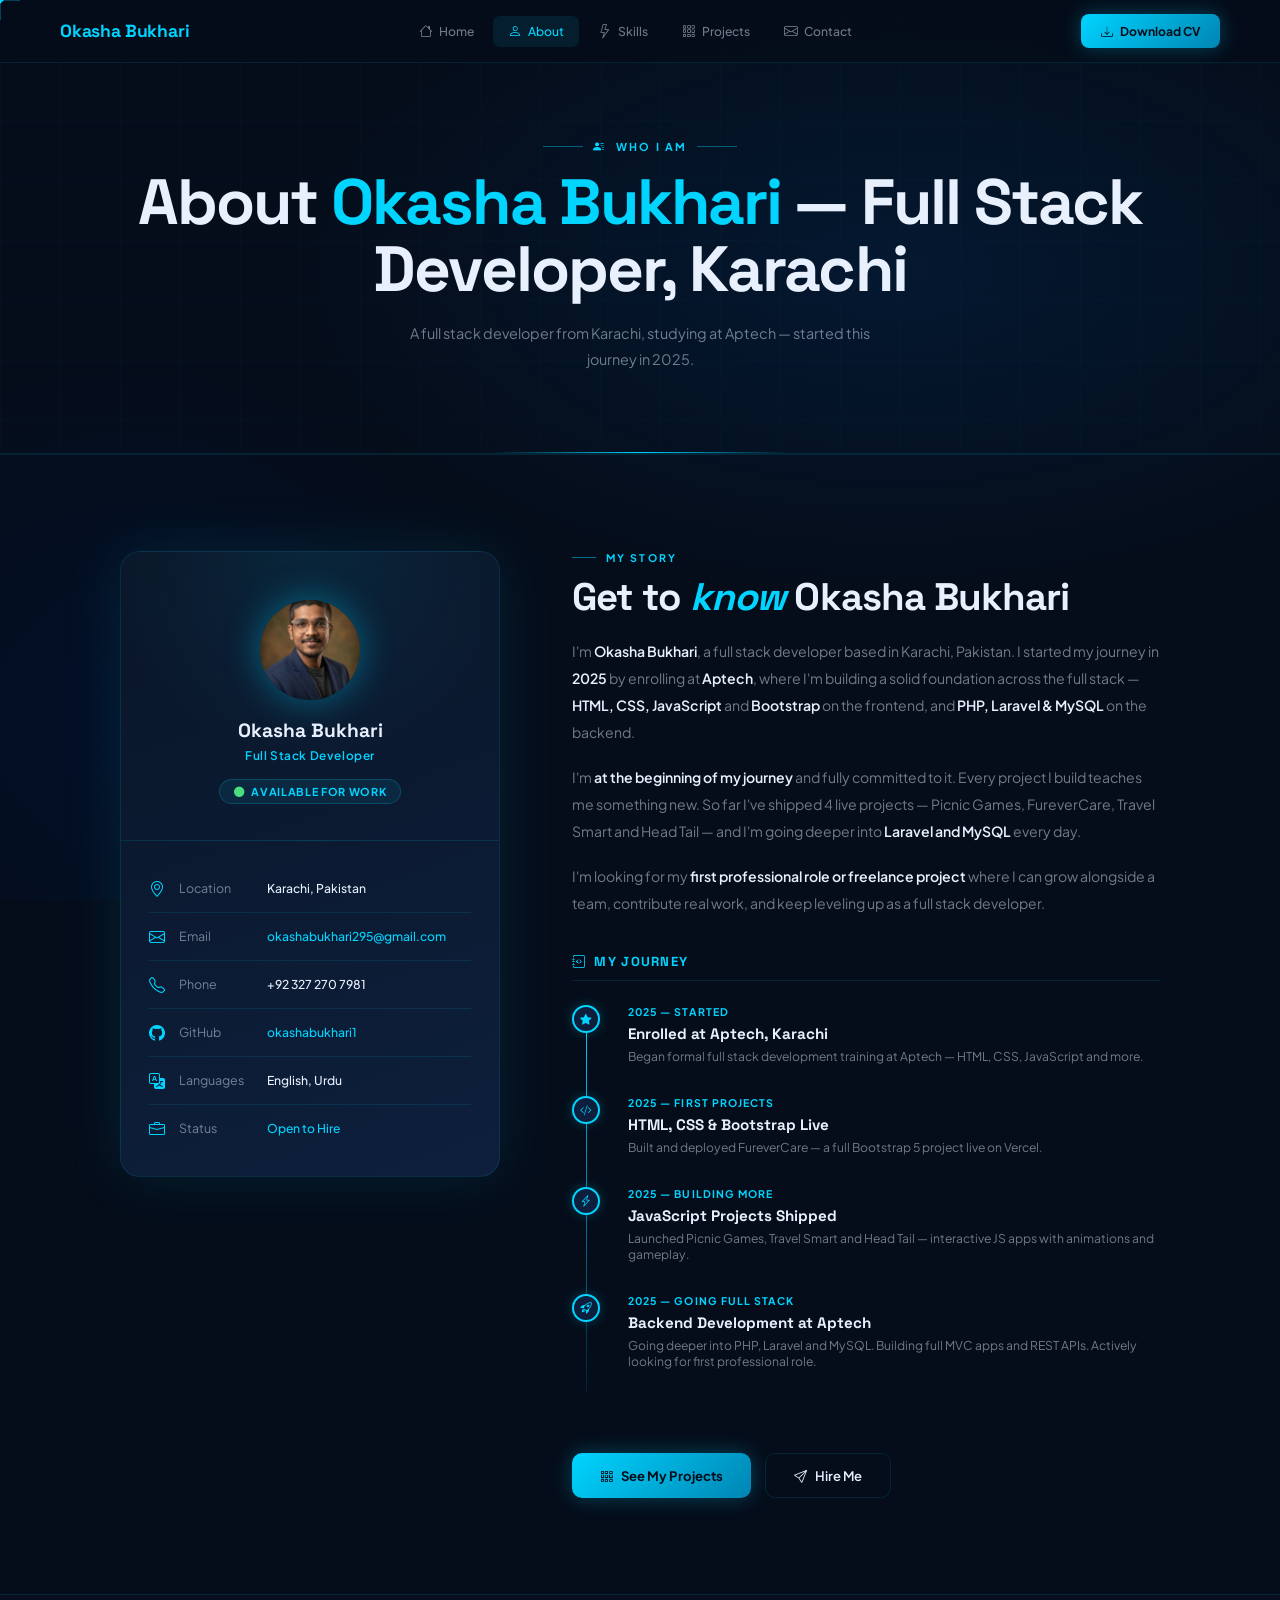
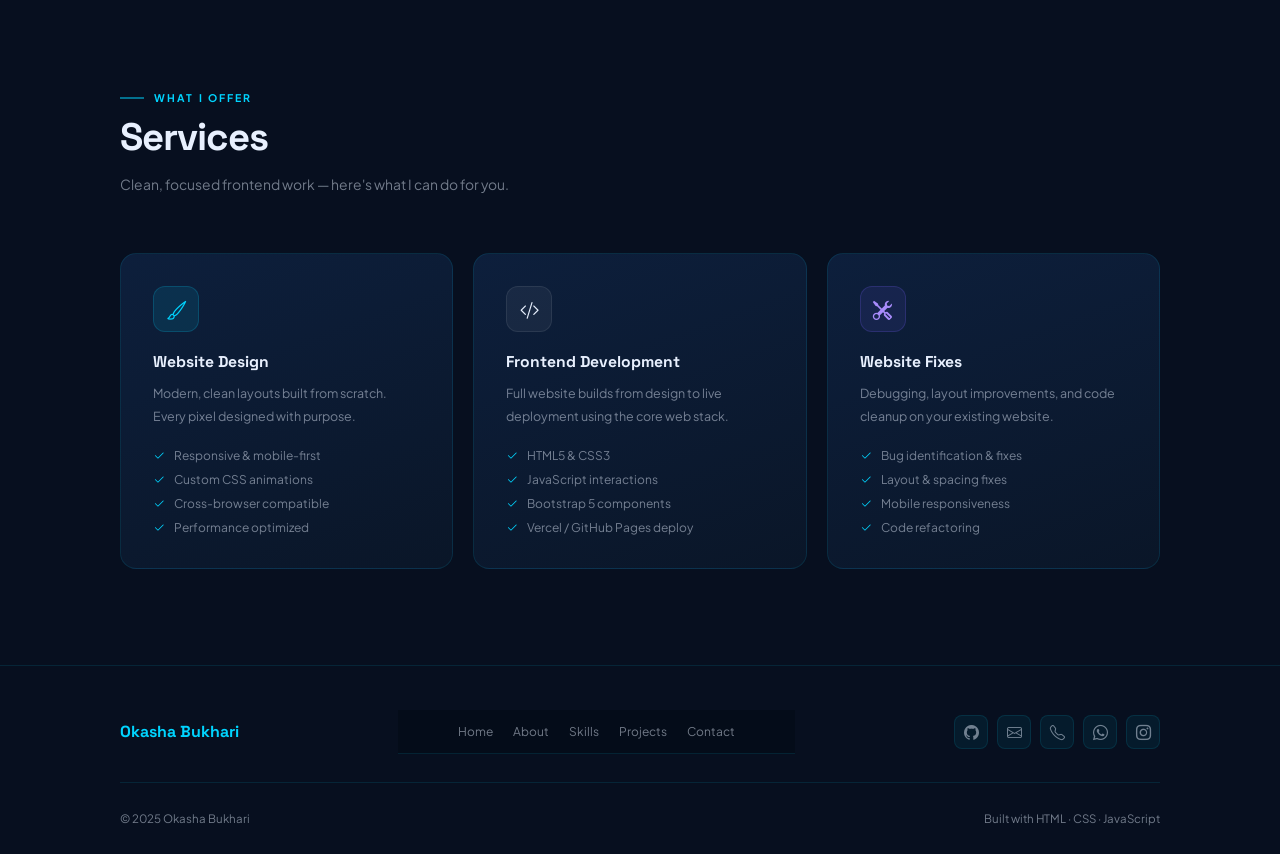
==== about.html @ b22b4559 "first commit" ====
<!DOCTYPE html>
<html lang="en">

<head>
  <meta charset="UTF-8">
  <meta name="viewport" content="width=device-width, initial-scale=1.0">
  <title>About Okasha Bukhari — Full Stack Developer, Karachi | Aptech Student</title>
  <!-- ══ PRIMARY SEO ═══════════════════════════════════════════════ -->
  <meta name="description" content="Learn about Okasha Bukhari — a full stack developer from Karachi studying at Aptech. Skilled in PHP, Laravel, MySQL, HTML, CSS, JavaScript and Bootstrap. Started 2025.">
  <meta name="keywords" content="about Okasha Bukhari, PHP Laravel MySQL developer Karachi, Aptech student developer, full stack developer biography, hire web developer Pakistan">
  <meta name="author" content="Okasha Bukhari">
  <meta name="robots" content="index, follow, max-image-preview:large, max-snippet:-1">
  <link rel="canonical" href="https://okashabukhari1.github.io/about.html">

  <!-- ══ OPEN GRAPH ════════════════════════════════════════════════ -->
  <meta property="og:type" content="website">
  <meta property="og:site_name" content="Okasha Bukhari — Full Stack Developer">
  <meta property="og:title" content="About Okasha Bukhari — Full Stack Developer, Karachi | Aptech">
  <meta property="og:description" content="Full stack developer from Karachi studying at Aptech. Started 2025. Learn about his journey, skills and services.">
  <meta property="og:image" content="https://okashabukhari1.github.io/Okasha.jpeg">
  <meta property="og:image:alt" content="Okasha Bukhari — Full Stack Developer from Karachi, Pakistan">
  <meta property="og:image:width" content="800">
  <meta property="og:image:height" content="800">
  <meta property="og:url" content="https://okashabukhari1.github.io/about.html">
  <meta property="og:locale" content="en_US">

  <!-- ══ TWITTER CARD ══════════════════════════════════════════════ -->
  <meta name="twitter:card" content="summary_large_image">
  <meta name="twitter:title" content="About Okasha Bukhari — Full Stack Developer, Karachi | Aptech">
  <meta name="twitter:description" content="Full stack developer from Karachi studying at Aptech. Started 2025. Learn about his journey, skills and services.">
  <meta name="twitter:image" content="https://okashabukhari1.github.io/Okasha.jpeg">
  <meta name="twitter:image:alt" content="Okasha Bukhari — Full Stack Developer">

  <!-- ══ JSON-LD STRUCTURED DATA ══════════════════════════════════ -->
  <script type="application/ld+json">
  {
    "@context": "https://schema.org",
    "@graph": [
      {
        "@type": "Person",
        "@id": "https://okashabukhari1.github.io/#person",
        "name": "Okasha Bukhari",
        "jobTitle": "Full Stack Developer",
        "description": "Full stack developer from Karachi, Pakistan. Studying at Aptech. Building with PHP, Laravel, MySQL, HTML, CSS, JavaScript and Bootstrap.",
        "url": "https://okashabukhari1.github.io",
        "image": {
          "@type": "ImageObject",
          "url": "https://okashabukhari1.github.io/Okasha.jpeg",
          "width": 800,
          "height": 800
        },
        "email": "okashabukhari295@gmail.com",
        "telephone": "+92-327-270-7981",
        "address": {
          "@type": "PostalAddress",
          "addressLocality": "Karachi",
          "addressRegion": "Sindh",
          "addressCountry": "PK"
        },
        "sameAs": [
          "https://github.com/okashabukhari1",
          "https://www.instagram.com/okasha_bukhari1/"
        ],
        "knowsAbout": ["HTML5","CSS3","JavaScript","Bootstrap 5","PHP","Laravel","MySQL","Responsive Web Design","Git","GitHub","REST APIs"],
        "hasOccupation": {
          "@type": "Occupation",
          "name": "Full Stack Developer",
          "occupationLocation": { "@type": "Country", "name": "Pakistan" }
        }
      },
      {
        "@type": "AboutPage",
        "@id": "https://okashabukhari1.github.io/about.html",
        "name": "About Okasha Bukhari",
        "url": "https://okashabukhari1.github.io/about.html",
        "isPartOf": { "@id": "https://okashabukhari1.github.io/#website" },
        "about": { "@id": "https://okashabukhari1.github.io/#person" }
      },
      {
        "@type": "WebSite",
        "@id": "https://okashabukhari1.github.io/#website",
        "name": "Okasha Bukhari Portfolio",
        "url": "https://okashabukhari1.github.io",
        "description": "Portfolio of Okasha Bukhari — full stack developer from Karachi using PHP, Laravel, MySQL, HTML, CSS, JavaScript and Bootstrap.",
        "author": { "@id": "https://okashabukhari1.github.io/#person" }
      }
    ]
  }
  </script>

  <!-- ══ PERFORMANCE HINTS ══════════════════════════════════════════ -->
  <link rel="preconnect" href="https://fonts.googleapis.com">
  <link rel="preconnect" href="https://fonts.gstatic.com" crossorigin>
  <link rel="preconnect" href="https://cdn.jsdelivr.net">
  <link rel="stylesheet" href="shared.css">
  <link rel="stylesheet" href="https://cdn.jsdelivr.net/npm/bootstrap-icons@1.11.3/font/bootstrap-icons.min.css">
  <style>
    /* ── About grid ─────────────────────────────────────────────── */
    .about-grid {
      display: grid;
      grid-template-columns: 380px 1fr;
      gap: 72px;
      align-items: start;
    }

    .about-card-wrap {
      position: sticky;
      top: 110px;
    }

    .acard {
      border-radius: 20px;
      padding: 0;
      overflow: hidden;
      background: linear-gradient(160deg, #0a1628, #0d1f3c);
      border: 1px solid var(--border);
      box-shadow: 0 0 60px rgba(0, 212, 255, .1);
      position: relative;
    }

    .acard-top {
      padding: 48px 32px 36px;
      text-align: center;
      border-bottom: 1px solid var(--border);
      background: radial-gradient(circle at 50% 0%, rgba(0, 212, 255, .08), transparent 60%);
    }

    .acard-avatar {
      width: 100px;
      height: 100px;
      border-radius: 50%;
      overflow: hidden;
      margin: 0 auto 18px;
      box-shadow: 0 0 36px rgba(0, 212, 255, .4);
      animation: float-av 4s ease-in-out infinite;
    }

    .acard-avatar img {
      width: 100%;
      height: 100%;
      object-fit: cover;
      display: block;
    }

    @keyframes float-av {

      0%,
      100% {
        transform: translateY(0)
      }

      50% {
        transform: translateY(-10px)
      }
    }

    .acard-name {
      font-family: 'Space Grotesk', sans-serif;
      font-size: 1.2rem;
      font-weight: 700;
      margin-bottom: 5px;
    }

    .acard-role {
      font-size: .74rem;
      color: var(--cyan);
      font-weight: 600;
      letter-spacing: .05em;
      margin-bottom: 16px;
    }

    .acard-badge {
      display: inline-flex;
      align-items: center;
      gap: 7px;
      background: rgba(0, 212, 255, .08);
      border: 1px solid rgba(0, 212, 255, .2);
      border-radius: 100px;
      padding: 5px 14px;
      font-size: .68rem;
      font-weight: 700;
      color: var(--cyan);
      letter-spacing: .06em;
      text-transform: uppercase;
    }

    .acard-badge i {
      font-size: .65rem;
      color: #4ade80;
    }

    .acard-bottom {
      padding: 24px 28px;
      display: flex;
      flex-direction: column;
      gap: 0;
    }

    .acard-row {
      display: flex;
      align-items: center;
      gap: 12px;
      padding: 13px 0;
      border-bottom: 1px solid var(--border);
      font-size: .78rem;
    }

    .acard-row:last-child {
      border-bottom: none;
    }

    .acard-row i {
      color: var(--cyan);
      font-size: 1rem;
      width: 18px;
      flex-shrink: 0;
    }

    .acard-key {
      color: var(--muted);
      min-width: 76px;
    }

    .acard-val {
      color: var(--text);
      font-weight: 500;
      font-size: .76rem;
    }

    .acard-val a {
      color: var(--cyan);
    }

    .about-text {}

    .about-text h2 {
      font-family: 'Space Grotesk', sans-serif;
      font-size: clamp(1.8rem, 3vw, 2.4rem);
      font-weight: 700;
      letter-spacing: -.025em;
      line-height: 1.1;
      margin-bottom: 20px;
    }

    .about-text h2 em {
      font-style: italic;
      color: var(--cyan);
    }

    .about-text p {
      font-size: .88rem;
      color: var(--muted);
      line-height: 1.92;
      margin-bottom: 18px;
    }

    .about-text p strong {
      color: var(--text);
      font-weight: 600;
    }

    .about-text p:last-of-type {
      margin-bottom: 36px;
    }

    /* Timeline */
    .timeline-title {
      font-family: 'Space Grotesk', sans-serif;
      font-size: .82rem;
      font-weight: 700;
      letter-spacing: .1em;
      text-transform: uppercase;
      color: var(--cyan);
      margin-bottom: 24px;
      padding-bottom: 10px;
      border-bottom: 1px solid var(--border);
      display: flex;
      align-items: center;
      gap: 8px;
    }

    .timeline {
      display: flex;
      flex-direction: column;
      gap: 0;
      position: relative;
      margin-bottom: 52px;
    }

    .timeline::before {
      content: '';
      position: absolute;
      left: 14px;
      top: 8px;
      bottom: 8px;
      width: 1px;
      background: linear-gradient(180deg, var(--cyan), rgba(0, 212, 255, .1));
    }

    .tl-item {
      display: flex;
      gap: 28px;
      padding: 0 0 32px;
    }

    .tl-dot {
      width: 28px;
      height: 28px;
      border-radius: 50%;
      background: var(--dark3);
      border: 2px solid var(--cyan);
      display: flex;
      align-items: center;
      justify-content: center;
      color: var(--cyan);
      font-size: .72rem;
      flex-shrink: 0;
      position: relative;
      z-index: 1;
      box-shadow: 0 0 12px rgba(0, 212, 255, .25);
    }

    .tl-body {}

    .tl-year {
      font-size: .66rem;
      font-weight: 700;
      letter-spacing: .1em;
      text-transform: uppercase;
      color: var(--cyan);
      margin-bottom: 6px;
    }

    .tl-head {
      font-family: 'Space Grotesk', sans-serif;
      font-size: .95rem;
      font-weight: 700;
      margin-bottom: 5px;
    }

    .tl-sub {
      font-size: .76rem;
      color: var(--muted);
    }

    /* Services section on about page */
    #services {
      border-top: 1px solid var(--border);
      background: rgba(10, 22, 40, .4);
    }

    .svc-full-grid {
      display: grid;
      grid-template-columns: repeat(3, 1fr);
      gap: 20px;
    }

    .svc-full-card {
      padding: 32px;
    }

    .svc-full-card .icon-box {
      margin-bottom: 20px;
    }

    .svc-full-name {
      font-family: 'Space Grotesk', sans-serif;
      font-size: .98rem;
      font-weight: 700;
      margin-bottom: 10px;
    }

    .svc-full-desc {
      font-size: .78rem;
      color: var(--muted);
      line-height: 1.82;
      margin-bottom: 20px;
    }

    .svc-full-list {
      list-style: none;
      display: flex;
      flex-direction: column;
      gap: 8px;
    }

    .svc-full-list li {
      font-size: .75rem;
      color: var(--muted);
      display: flex;
      gap: 9px;
      align-items: center;
      transition: color .2s;
    }

    .svc-full-list li i {
      color: var(--cyan);
      font-size: .76rem;
      flex-shrink: 0;
    }

    .card:hover .svc-full-list li {
      color: var(--text);
    }

    @media(max-width:900px) {
      .about-grid {
        grid-template-columns: 1fr;
        gap: 48px;
      }

      .about-card-wrap {
        position: static;
      }

      .svc-full-grid {
        grid-template-columns: 1fr;
      }
    }
  </style>
</head>

<body>
  <div class="page-bg"></div>
  <div id="cur"></div>
  <div id="cur-ring"></div>
  <div id="cur-arms"></div>

  <nav>
    <div class="nav-logo">Okasha Bukhari</div>
    <div class="nav-links">
      <a href="index.html"><i class="bi bi-house"></i> Home</a>
      <a href="about.html" class="active"><i class="bi bi-person"></i> About</a>
      <a href="skills.html"><i class="bi bi-lightning"></i> Skills</a>
      <a href="projects.html"><i class="bi bi-grid-3x3-gap"></i> Projects</a>
      <a href="contact.html"><i class="bi bi-envelope"></i> Contact</a>
    </div>
    <a href="mailto:okashabukhari295@gmail.com" class="nav-cta"><i class="bi bi-download"></i> Download CV</a>
    <button class="hamburger" id="hamburger" aria-label="Open navigation menu" aria-expanded="false"><span></span><span></span><span></span></button>
  </nav>
  <div class="mob-menu" id="mobMenu">
    <a href="index.html"><i class="bi bi-house"></i> Home</a>
    <a href="about.html" class="active"><i class="bi bi-person"></i> About</a>
    <a href="skills.html"><i class="bi bi-lightning"></i> Skills</a>
    <a href="projects.html"><i class="bi bi-grid-3x3-gap"></i> Projects</a>
    <a href="contact.html"><i class="bi bi-envelope"></i> Contact</a>
  </div>

  <div class="page-header">
    <div class="page-header-grid"></div>
    <div class="container">
      <div class="page-header-label"><i class="bi bi-person-lines-fill"></i> Who I Am</div>
      <h1>About <span>Okasha Bukhari</span> — Full Stack Developer, Karachi</h1>
      <p>A full stack developer from Karachi, studying at Aptech — started this journey in 2025.</p>
    </div>
  </div>

  <section class="section" style="border-top:1px solid var(--border)">
    <div class="container">
      <div class="about-grid">

        <!-- LEFT CARD -->
        <div class="about-card-wrap reveal">
          <div class="acard">
            <div class="acard-top">
              <div class="acard-avatar">
                <img src="Okasha.jpeg" alt="Okasha Bukhari — Full Stack Developer from Karachi, Pakistan" loading="eager" width="300" height="360">
              </div>
              <div class="acard-name">Okasha Bukhari</div>
              <div class="acard-role">Full Stack Developer</div>
              <div class="acard-badge"><i class="bi bi-circle-fill"></i> Available for Work</div>
            </div>
            <div class="acard-bottom">
              <div class="acard-row"><i class="bi bi-geo-alt"></i><span class="acard-key">Location</span><span
                  class="acard-val">Karachi, Pakistan</span></div>
              <div class="acard-row"><i class="bi bi-envelope"></i><span class="acard-key">Email</span><span
                  class="acard-val"><a href="mailto:okashabukhari295@gmail.com">okashabukhari295@gmail.com</a></span>
              </div>
              <div class="acard-row"><i class="bi bi-telephone"></i><span class="acard-key">Phone</span><span
                  class="acard-val">+92 327 270 7981</span></div>
              <div class="acard-row"><i class="bi bi-github"></i><span class="acard-key">GitHub</span><span
                  class="acard-val"><a href="https://github.com/okashabukhari1"
                    target="_blank" rel="noopener noreferrer">okashabukhari1</a></span></div>
              <div class="acard-row"><i class="bi bi-translate"></i><span class="acard-key">Languages</span><span
                  class="acard-val">English, Urdu</span></div>
              <div class="acard-row"><i class="bi bi-briefcase"></i><span class="acard-key">Status</span><span
                  class="acard-val" style="color:var(--cyan)">Open to Hire</span></div>
            </div>
          </div>
        </div>

        <!-- RIGHT TEXT -->
        <div class="about-text reveal rd1">
          <div class="sec-label">My Story</div>
          <h2>Get to <em>know</em> Okasha Bukhari</h2>
          <p>I'm <strong>Okasha Bukhari</strong>, a full stack developer based in Karachi, Pakistan. I started my journey in <strong>2025</strong> by enrolling at <strong>Aptech</strong>, where I'm building a solid foundation across the full stack — <strong>HTML, CSS, JavaScript</strong> and <strong>Bootstrap</strong> on the frontend, and <strong>PHP, Laravel &amp; MySQL</strong> on the backend.</p>

          <p>I'm <strong>at the beginning of my journey</strong> and fully committed to it. Every project I build teaches me something new. So far I've shipped 4 live projects — Picnic Games, FureverCare, Travel Smart and Head Tail — and I'm going deeper into <strong>Laravel and MySQL</strong> every day.</p>

          <p>I'm looking for my <strong>first professional role or freelance project</strong> where I can grow alongside a team, contribute real work, and keep leveling up as a full stack developer.</p>

          <div class="timeline-title"><i class="bi bi-journal-code"></i> My Journey</div>
          <div class="timeline">
            <div class="tl-item reveal">
              <div class="tl-dot"><i class="bi bi-star-fill"></i></div>
              <div class="tl-body">
                <div class="tl-year">2025 — Started</div>
                <div class="tl-head">Enrolled at Aptech, Karachi</div>
                <div class="tl-sub">Began formal full stack development training at Aptech — HTML, CSS, JavaScript and more.</div>
              </div>
            </div>
            <div class="tl-item reveal rd1">
              <div class="tl-dot"><i class="bi bi-code-slash"></i></div>
              <div class="tl-body">
                <div class="tl-year">2025 — First Projects</div>
                <div class="tl-head">HTML, CSS &amp; Bootstrap Live</div>
                <div class="tl-sub">Built and deployed FureverCare — a full Bootstrap 5 project live on Vercel.</div>
              </div>
            </div>
            <div class="tl-item reveal rd2">
              <div class="tl-dot"><i class="bi bi-lightning-charge"></i></div>
              <div class="tl-body">
                <div class="tl-year">2025 — Building More</div>
                <div class="tl-head">JavaScript Projects Shipped</div>
                <div class="tl-sub">Launched Picnic Games, Travel Smart and Head Tail — interactive JS apps with animations and gameplay.</div>
              </div>
            </div>
            <div class="tl-item reveal rd3">
              <div class="tl-dot"><i class="bi bi-rocket-takeoff"></i></div>
              <div class="tl-body">
                <div class="tl-year">2025 — Going Full Stack</div>
                <div class="tl-head">Backend Development at Aptech</div>
                <div class="tl-sub">Going deeper into PHP, Laravel and MySQL. Building full MVC apps and REST APIs. Actively looking for first professional role.</div>
              </div>
            </div>
          </div>

          <div style="display:flex;gap:14px;flex-wrap:wrap">
            <a href="projects.html" class="btn-primary"><i class="bi bi-grid-3x3-gap"></i> See My Projects</a>
            <a href="contact.html" class="btn-ghost"><i class="bi bi-send"></i> Hire Me</a>
          </div>
        </div>
      </div>
    </div>
  </section>

  <!-- SERVICES -->
  <section id="services" class="section">
    <div class="container">
      <div class="sec-header reveal">
        <div>
          <div class="sec-label">What I Offer</div>
          <h2 class="sec-title">Services</h2>
          <p class="sec-sub">Clean, focused frontend work — here's what I can do for you.</p>
        </div>
      </div>
      <div class="svc-full-grid">
        <div class="svc-full-card card reveal">
          <div class="icon-box"><i class="bi bi-brush"></i></div>
          <div class="svc-full-name">Website Design</div>
          <p class="svc-full-desc">Modern, clean layouts built from scratch. Every pixel designed with purpose.</p>
          <ul class="svc-full-list">
            <li><i class="bi bi-check2"></i> Responsive & mobile-first</li>
            <li><i class="bi bi-check2"></i> Custom CSS animations</li>
            <li><i class="bi bi-check2"></i> Cross-browser compatible</li>
            <li><i class="bi bi-check2"></i> Performance optimized</li>
          </ul>
        </div>
        <div class="svc-full-card card reveal rd1">
          <div class="icon-box"
            style="background:rgba(255,255,255,.05);border-color:rgba(255,255,255,.08);color:var(--text)"><i
              class="bi bi-code-slash"></i></div>
          <div class="svc-full-name">Frontend Development</div>
          <p class="svc-full-desc">Full website builds from design to live deployment using the core web stack.</p>
          <ul class="svc-full-list">
            <li><i class="bi bi-check2"></i> HTML5 & CSS3</li>
            <li><i class="bi bi-check2"></i> JavaScript interactions</li>
            <li><i class="bi bi-check2"></i> Bootstrap 5 components</li>
            <li><i class="bi bi-check2"></i> Vercel / GitHub Pages deploy</li>
          </ul>
        </div>
        <div class="svc-full-card card reveal rd2">
          <div class="icon-box" style="background:rgba(123,97,255,.1);border-color:rgba(123,97,255,.2);color:#a78bfa"><i
              class="bi bi-tools"></i></div>
          <div class="svc-full-name">Website Fixes</div>
          <p class="svc-full-desc">Debugging, layout improvements, and code cleanup on your existing website.</p>
          <ul class="svc-full-list">
            <li><i class="bi bi-check2"></i> Bug identification & fixes</li>
            <li><i class="bi bi-check2"></i> Layout & spacing fixes</li>
            <li><i class="bi bi-check2"></i> Mobile responsiveness</li>
            <li><i class="bi bi-check2"></i> Code refactoring</li>
          </ul>
        </div>
      </div>
    </div>
  </section>

  <footer>
    <div class="container">
      <div class="footer-inner">
        <div class="footer-logo">Okasha Bukhari</div>
        <nav class="footer-nav">
          <a href="index.html">Home</a><a href="about.html">About</a><a href="skills.html">Skills</a><a
            href="projects.html">Projects</a><a href="contact.html">Contact</a>
        </nav>
        <div class="footer-social">
          <a href="https://github.com/okashabukhari1" target="_blank" rel="noopener noreferrer" class="fsoc" aria-label="Okasha Bukhari on GitHub"><i class="bi bi-github"></i></a>
          <a href="mailto:okashabukhari295@gmail.com" class="fsoc" aria-label="Email Okasha Bukhari"><i class="bi bi-envelope"></i></a>
          <a href="tel:+923272707981" class="fsoc" aria-label="Call Okasha Bukhari"><i class="bi bi-telephone"></i></a>
          <a href="https://wa.me/923272707981" target="_blank" rel="noopener noreferrer" class="fsoc" aria-label="WhatsApp Okasha Bukhari"><i class="bi bi-whatsapp"></i></a>
          <a href="https://www.instagram.com/okasha_bukhari1/" target="_blank" rel="noopener noreferrer" class="fsoc" aria-label="Okasha Bukhari on Instagram"><i class="bi bi-instagram"></i></a>
        </div>
      </div>
      <div class="footer-copy"><span>© 2025 Okasha Bukhari</span><span>Built with HTML · CSS · JavaScript</span></div>
    </div>
  </footer>

  <script src="shared.js"></script>
</body>

</html>
---- shared.css ----
/* ══════════════════════════════════════════════════════════════════
   OKASHA BUKHARI — PORTFOLIO  |  shared.css
   ══════════════════════════════════════════════════════════════════ */

/* ── Google Fonts ─────────────────────────────────────────────── */
@import url('https://fonts.googleapis.com/css2?family=Plus+Jakarta+Sans:wght@300;400;500;600;700;800&family=Space+Grotesk:wght@400;500;600;700&display=swap');

/* ── Reset ────────────────────────────────────────────────────── */
*, *::before, *::after { margin:0; padding:0; box-sizing:border-box; }
html { scroll-behavior:smooth; }
body {
  background: #050d1a;
  color: #e8f0fe;
  font-family: 'Plus Jakarta Sans', sans-serif;
  overflow-x: hidden;
  -webkit-font-smoothing: antialiased;
  cursor: none;
}
a { text-decoration: none; color: inherit; }
::selection { background: rgba(0,212,255,.22); }
::-webkit-scrollbar { width: 3px; }
::-webkit-scrollbar-track { background: #050d1a; }
::-webkit-scrollbar-thumb { background: #00d4ff44; border-radius:2px; }

/* ── Vars ─────────────────────────────────────────────────────── */
:root {
  --cyan:   #00d4ff;
  --cyan2:  #0085b3;
  --dark:   #050d1a;
  --dark2:  #0a1628;
  --dark3:  #0d1f3c;
  --border: rgba(0,212,255,.11);
  --text:   #e8f0fe;
  --muted:  rgba(232,240,254,.48);
  --max:    1160px;
}

/* ── Page BG gradient ─────────────────────────────────────────── */
.page-bg {
  position:fixed; inset:0; z-index:-1; pointer-events:none;
  background:
    radial-gradient(ellipse 80% 60% at 70% 30%, rgba(0,50,100,.3) 0%, transparent 60%),
    radial-gradient(ellipse 50% 70% at 10% 80%, rgba(0,20,60,.4) 0%, transparent 60%),
    #050d1a;
}

/* ══ CUSTOM CURSOR ════════════════════════════════════════════════
   Design: crosshair dot + rotated square ring
   ════════════════════════════════════════════════════════════════ */
#cur {
  position:fixed; z-index:9999; pointer-events:none;
  width:8px; height:8px;
  background:var(--cyan);
  /* Diamond / rotated square */
  clip-path: polygon(50% 0%, 100% 50%, 50% 100%, 0% 50%);
  margin-left:-4px; margin-top:-4px;
  transition:width .15s,height .15s,margin .15s,opacity .2s;
}
#cur.hover {
  width:14px; height:14px; margin-left:-7px; margin-top:-7px;
  background:#fff;
}
#cur-ring {
  position:fixed; z-index:9998; pointer-events:none;
  width:36px; height:36px;
  border:1.5px solid var(--cyan);
  /* Also a rotated square */
  clip-path: polygon(50% 0%, 100% 50%, 50% 100%, 0% 50%);
  margin-left:-18px; margin-top:-18px;
  opacity:.55;
  transition:width .25s,height .25s,margin .25s,opacity .25s,border-color .25s;
}
#cur-ring.hover {
  width:50px; height:50px; margin-left:-25px; margin-top:-25px;
  opacity:.9; border-color:#fff;
}

/* crosshair arms */
#cur-arms {
  position:fixed; z-index:9997; pointer-events:none;
  margin-left:-20px; margin-top:-20px;
  width:40px; height:40px;
  opacity:.25;
  transition:opacity .25s;
}
#cur-arms.hover { opacity:.7; }
#cur-arms::before,
#cur-arms::after {
  content:'';
  position:absolute;
  background:var(--cyan);
}
#cur-arms::before { /* horizontal line */
  top:50%; left:0; right:0; height:1px; margin-top:-.5px;
}
#cur-arms::after { /* vertical line */
  left:50%; top:0; bottom:0; width:1px; margin-left:-.5px;
}

@media(pointer:coarse),(max-width:900px){
  body { cursor:auto; }
  #cur,#cur-ring,#cur-arms { display:none !important; }
}

/* ══ NAV ══════════════════════════════════════════════════════════ */
nav {
  position:fixed; top:0; left:0; right:0; z-index:200;
  display:flex; align-items:center; justify-content:space-between;
  padding:14px 60px;
  background:rgba(5,13,26,.88);
  backdrop-filter:blur(20px);
  border-bottom:1px solid var(--border);
}
.nav-logo {
  font-family:'Space Grotesk',sans-serif;
  font-size:1.1rem; font-weight:700; color:var(--cyan);
  letter-spacing:-.01em; white-space:nowrap;
}
.nav-logo span { color:var(--text); }
.nav-links { display:flex; gap:4px; }
.nav-links a {
  font-size:.76rem; font-weight:500; color:var(--muted);
  padding:7px 15px; border-radius:7px; transition:all .2s;
  display:flex; align-items:center; gap:6px;
}
.nav-links a i { font-size:.85rem; }
.nav-links a:hover,
.nav-links a.active { color:var(--text); background:rgba(0,212,255,.09); }
.nav-links a.active { color:var(--cyan); }
.nav-cta {
  background:linear-gradient(135deg,var(--cyan),var(--cyan2));
  color:#050d1a !important; font-weight:700; font-size:.76rem;
  padding:9px 20px; border-radius:8px;
  display:inline-flex; align-items:center; gap:7px;
  transition:all .25s; box-shadow:0 0 20px rgba(0,212,255,.28);
  white-space:nowrap;
}
.nav-cta:hover { transform:translateY(-2px); box-shadow:0 0 32px rgba(0,212,255,.5); }
.hamburger {
  display:none; flex-direction:column; gap:5px;
  background:none; border:none; cursor:pointer; padding:4px;
}
.hamburger span { display:block; width:22px; height:1.5px; background:var(--muted); border-radius:2px; transition:all .3s; }
.hamburger.open span:nth-child(1) { transform:rotate(45deg) translate(4px,4px); }
.hamburger.open span:nth-child(2) { opacity:0; }
.hamburger.open span:nth-child(3) { transform:rotate(-45deg) translate(4px,-4px); }

/* ── Mobile menu ─────────────────────────────────────────────── */
.mob-menu {
  display:none; position:fixed; inset:0; z-index:199;
  background:rgba(5,13,26,.97); backdrop-filter:blur(16px);
  flex-direction:column; justify-content:center; align-items:center; gap:8px;
  padding:80px 40px;
}
.mob-menu.open { display:flex; }
.mob-menu a {
  font-family:'Space Grotesk',sans-serif; font-size:1.6rem; font-weight:700;
  color:var(--muted); padding:12px 28px; border-radius:12px; width:100%; text-align:center;
  transition:all .2s; display:flex; align-items:center; justify-content:center; gap:12px;
}
.mob-menu a:hover,
.mob-menu a.active { color:var(--cyan); background:rgba(0,212,255,.07); }
.mob-menu a i { font-size:1.4rem; }

/* ══ PAGE HEADER (for inner pages) ═══════════════════════════════ */
.page-header {
  padding:140px 0 80px;
  border-bottom:1px solid var(--border);
  text-align:center; position:relative; overflow:hidden;
}
.page-header::before {
  content:'';
  position:absolute; bottom:0; left:50%; transform:translateX(-50%);
  width:300px; height:1px;
  background:linear-gradient(90deg,transparent,var(--cyan),transparent);
}
.page-header-label {
  font-size:.68rem; font-weight:700; letter-spacing:.2em;
  text-transform:uppercase; color:var(--cyan);
  display:flex; align-items:center; justify-content:center; gap:10px;
  margin-bottom:16px;
}
.page-header-label::before,
.page-header-label::after { content:''; width:40px; height:1px; background:var(--cyan); opacity:.4; }
.page-header h1 {
  font-family:'Space Grotesk',sans-serif;
  font-size:clamp(2.4rem,5vw,4rem); font-weight:700;
  letter-spacing:-.03em; line-height:1.05;
}
.page-header h1 span { color:var(--cyan); }
.page-header p {
  margin-top:16px; font-size:.9rem; color:var(--muted);
  max-width:480px; margin-inline:auto; line-height:1.85;
}
/* BG grid decoration */
.page-header-grid {
  position:absolute; inset:0; pointer-events:none; z-index:-1;
  background:
    linear-gradient(rgba(0,212,255,.025) 1px,transparent 1px),
    linear-gradient(90deg,rgba(0,212,255,.025) 1px,transparent 1px);
  background-size:60px 60px;
}

/* ══ SHARED COMPONENTS ════════════════════════════════════════════ */
.container { max-width:var(--max); margin:0 auto; padding:0 60px; }
.section { padding:96px 0; }

.sec-label {
  font-size:.66rem; font-weight:700; letter-spacing:.2em;
  text-transform:uppercase; color:var(--cyan);
  margin-bottom:12px; display:flex; align-items:center; gap:10px;
}
.sec-label::before { content:''; width:24px; height:1.5px; background:var(--cyan); opacity:.5; }
.sec-title {
  font-family:'Space Grotesk',sans-serif;
  font-size:clamp(1.8rem,3vw,2.6rem); font-weight:700;
  letter-spacing:-.025em; line-height:1.08; margin-bottom:14px;
}
.sec-sub { font-size:.87rem; color:var(--muted); max-width:500px; line-height:1.85; }
.sec-header { display:flex; align-items:flex-end; justify-content:space-between; margin-bottom:56px; flex-wrap:wrap; gap:20px; }

.btn-primary {
  background:linear-gradient(135deg,var(--cyan),var(--cyan2));
  color:#050d1a; font-weight:700; font-size:.82rem;
  padding:13px 28px; border-radius:10px; border:none;
  display:inline-flex; align-items:center; gap:8px;
  transition:all .25s; box-shadow:0 0 20px rgba(0,212,255,.28);
}
.btn-primary:hover { transform:translateY(-2px); box-shadow:0 0 36px rgba(0,212,255,.5); }
.btn-ghost {
  background:transparent; color:var(--text); font-weight:600; font-size:.82rem;
  padding:13px 28px; border-radius:10px;
  border:1.5px solid var(--border);
  display:inline-flex; align-items:center; gap:8px;
  transition:all .25s;
}
.btn-ghost:hover { border-color:var(--cyan); color:var(--cyan); background:rgba(0,212,255,.05); }
.view-all {
  font-size:.73rem; font-weight:600; color:var(--cyan);
  border:1.5px solid var(--border); padding:8px 20px; border-radius:8px;
  display:inline-flex; align-items:center; gap:7px; transition:all .2s;
}
.view-all:hover { border-color:var(--cyan); background:rgba(0,212,255,.07); }

/* Card base */
.card {
  background:linear-gradient(160deg,var(--dark3),var(--dark2));
  border:1px solid var(--border); border-radius:16px;
  overflow:hidden; transition:all .35s; position:relative;
}
.card:hover {
  border-color:rgba(0,212,255,.3);
  transform:translateY(-4px);
  box-shadow:0 20px 60px rgba(0,0,0,.3), 0 0 40px rgba(0,212,255,.06);
}
.card::after {
  content:''; position:absolute; bottom:0; left:0; right:0; height:2px;
  background:linear-gradient(90deg,var(--cyan),var(--cyan2));
  transform:scaleX(0); transform-origin:left;
  transition:transform .4s cubic-bezier(.16,1,.3,1);
}
.card:hover::after { transform:scaleX(1); }

/* Icon box */
.icon-box {
  width:46px; height:46px; border-radius:12px;
  background:rgba(0,212,255,.1); border:1px solid rgba(0,212,255,.18);
  display:flex; align-items:center; justify-content:center;
  color:var(--cyan); font-size:1.2rem; flex-shrink:0;
  transition:all .25s;
}
.card:hover .icon-box { background:rgba(0,212,255,.18); box-shadow:0 0 20px rgba(0,212,255,.2); }

/* Reveal animation */
.reveal { opacity:0; transform:translateY(28px); transition:opacity .7s cubic-bezier(.16,1,.3,1),transform .7s cubic-bezier(.16,1,.3,1); }
.reveal.visible { opacity:1; transform:none; }
.rd1 { transition-delay:.08s; }
.rd2 { transition-delay:.16s; }
.rd3 { transition-delay:.24s; }
.rd4 { transition-delay:.32s; }

/* ══ FOOTER ═══════════════════════════════════════════════════════ */
footer {
  border-top:1px solid var(--border);
  padding:44px 0 28px;
  background:rgba(10,22,40,.4);
}
.footer-inner {
  display:flex; justify-content:space-between; align-items:center;
  padding-bottom:28px; margin-bottom:28px;
  border-bottom:1px solid var(--border);
  flex-wrap:wrap; gap:20px;
}
.footer-logo { font-family:'Space Grotesk',sans-serif; font-size:1rem; font-weight:700; color:var(--cyan); }
.footer-nav { display:flex; gap:20px; flex-wrap:wrap; }
.footer-nav a { font-size:.75rem; color:var(--muted); transition:color .2s; }
.footer-nav a:hover { color:var(--cyan); }
/* ensure footer navigation isn't fixed to top like main nav */
footer .footer-nav {
  position: static;
  z-index: auto;
}
.footer-social { display:flex; gap:9px; }
.fsoc {
  width:34px; height:34px; border-radius:8px;
  background:rgba(0,212,255,.06); border:1px solid var(--border);
  display:flex; align-items:center; justify-content:center;
  color:var(--muted); font-size:.95rem;
  transition:all .2s;
}
.fsoc:hover { background:rgba(0,212,255,.14); border-color:rgba(0,212,255,.3); color:var(--cyan); transform:translateY(-2px); }
.footer-copy {
  display:flex; justify-content:space-between; flex-wrap:wrap; gap:8px;
  font-size:.72rem; color:var(--muted);
}

/* ══ RESPONSIVE ═══════════════════════════════════════════════════ */
@media(max-width:900px){
  nav { padding:13px 20px; }
  .nav-links { display:none; }
  .hamburger { display:flex; }
  .nav-cta { display:none; }
  .container { padding:0 20px; }
  .section { padding:64px 0; }
  .sec-header { align-items:flex-start; }
  .footer-inner { flex-direction:column; text-align:center; }
  .footer-nav { justify-content:center; }
  .footer-social { justify-content:center; }
  .footer-copy { flex-direction:column; align-items:center; text-align:center; }
}
@media(max-width:480px){
  .page-header { padding:120px 20px 60px; }
  .page-header h1 { font-size:2rem; }
}
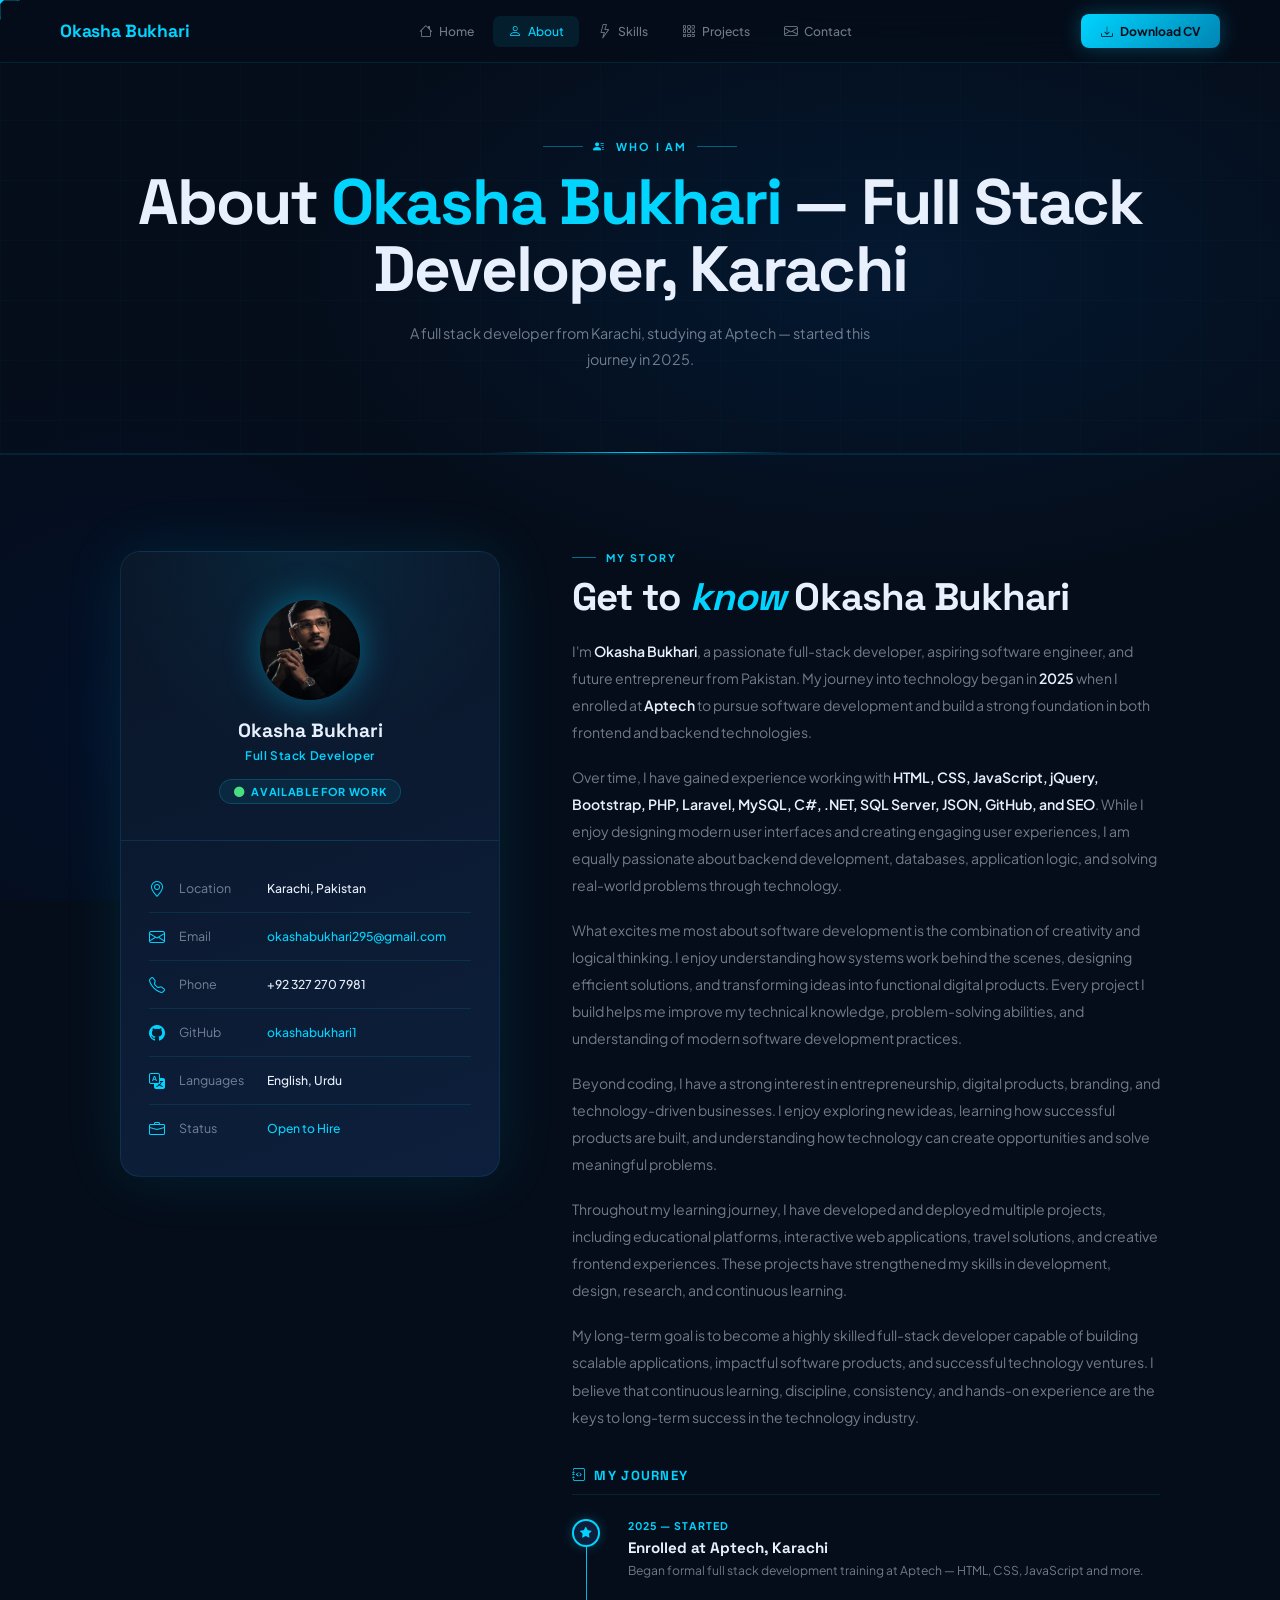
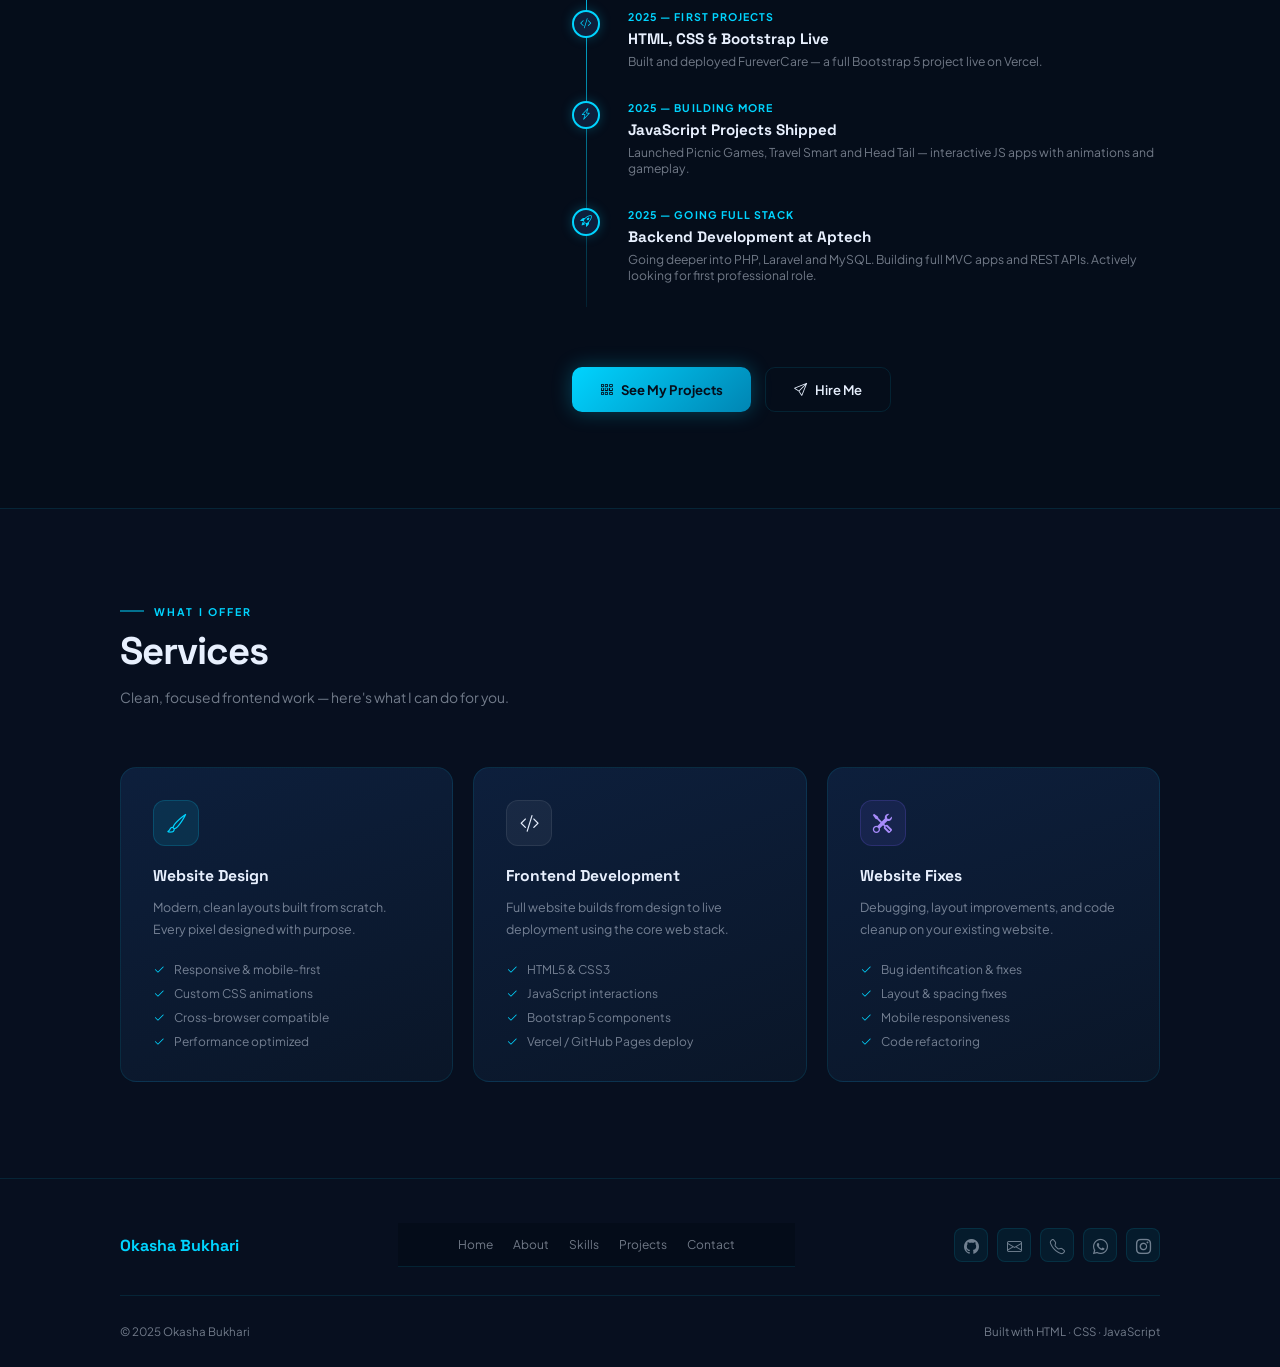
==== commit 79721ed0: "Change-About" ====
--- a/about.html
+++ b/about.html
@@ -231,8 +231,6 @@
       color: var(--cyan);
     }
 
-    .about-text {}
-
     .about-text h2 {
       font-family: 'Space Grotesk', sans-serif;
       font-size: clamp(1.8rem, 3vw, 2.4rem);
@@ -319,8 +317,6 @@
       z-index: 1;
       box-shadow: 0 0 12px rgba(0, 212, 255, .25);
     }
-
-    .tl-body {}
 
     .tl-year {
       font-size: .66rem;
@@ -435,7 +431,7 @@
       <a href="projects.html"><i class="bi bi-grid-3x3-gap"></i> Projects</a>
       <a href="contact.html"><i class="bi bi-envelope"></i> Contact</a>
     </div>
-    <a href="mailto:okashabukhari295@gmail.com" class="nav-cta"><i class="bi bi-download"></i> Download CV</a>
+    <a href="Okasha-CV.pdf" download="Okasha CV" class="nav-cta"><i class="bi bi-download"></i> Download CV</a>
     <button class="hamburger" id="hamburger" aria-label="Open navigation menu" aria-expanded="false"><span></span><span></span><span></span></button>
   </nav>
   <div class="mob-menu" id="mobMenu">
@@ -444,6 +440,7 @@
     <a href="skills.html"><i class="bi bi-lightning"></i> Skills</a>
     <a href="projects.html"><i class="bi bi-grid-3x3-gap"></i> Projects</a>
     <a href="contact.html"><i class="bi bi-envelope"></i> Contact</a>
+    <a href="Okasha-CV.pdf" download="Okasha CV"><i class="bi bi-download"></i> Download CV</a>
   </div>
 
   <div class="page-header">
@@ -493,11 +490,17 @@
         <div class="about-text reveal rd1">
           <div class="sec-label">My Story</div>
           <h2>Get to <em>know</em> Okasha Bukhari</h2>
-          <p>I'm <strong>Okasha Bukhari</strong>, a full stack developer based in Karachi, Pakistan. I started my journey in <strong>2025</strong> by enrolling at <strong>Aptech</strong>, where I'm building a solid foundation across the full stack — <strong>HTML, CSS, JavaScript</strong> and <strong>Bootstrap</strong> on the frontend, and <strong>PHP, Laravel &amp; MySQL</strong> on the backend.</p>
-
-          <p>I'm <strong>at the beginning of my journey</strong> and fully committed to it. Every project I build teaches me something new. So far I've shipped 4 live projects — Picnic Games, FureverCare, Travel Smart and Head Tail — and I'm going deeper into <strong>Laravel and MySQL</strong> every day.</p>
-
-          <p>I'm looking for my <strong>first professional role or freelance project</strong> where I can grow alongside a team, contribute real work, and keep leveling up as a full stack developer.</p>
+          <p>I'm <strong>Okasha Bukhari</strong>, a passionate full-stack developer, aspiring software engineer, and future entrepreneur from Pakistan. My journey into technology began in <strong>2025</strong> when I enrolled at <strong>Aptech</strong> to pursue software development and build a strong foundation in both frontend and backend technologies.</p>
+
+          <p>Over time, I have gained experience working with <strong>HTML, CSS, JavaScript, jQuery, Bootstrap, PHP, Laravel, MySQL, C#, .NET, SQL Server, JSON, GitHub, and SEO</strong>. While I enjoy designing modern user interfaces and creating engaging user experiences, I am equally passionate about backend development, databases, application logic, and solving real-world problems through technology.</p>
+
+          <p>What excites me most about software development is the combination of creativity and logical thinking. I enjoy understanding how systems work behind the scenes, designing efficient solutions, and transforming ideas into functional digital products. Every project I build helps me improve my technical knowledge, problem-solving abilities, and understanding of modern software development practices.</p>
+
+          <p>Beyond coding, I have a strong interest in entrepreneurship, digital products, branding, and technology-driven businesses. I enjoy exploring new ideas, learning how successful products are built, and understanding how technology can create opportunities and solve meaningful problems.</p>
+
+          <p>Throughout my learning journey, I have developed and deployed multiple projects, including educational platforms, interactive web applications, travel solutions, and creative frontend experiences. These projects have strengthened my skills in development, design, research, and continuous learning.</p>
+
+          <p>My long-term goal is to become a highly skilled full-stack developer capable of building scalable applications, impactful software products, and successful technology ventures. I believe that continuous learning, discipline, consistency, and hands-on experience are the keys to long-term success in the technology industry.</p>
 
           <div class="timeline-title"><i class="bi bi-journal-code"></i> My Journey</div>
           <div class="timeline">
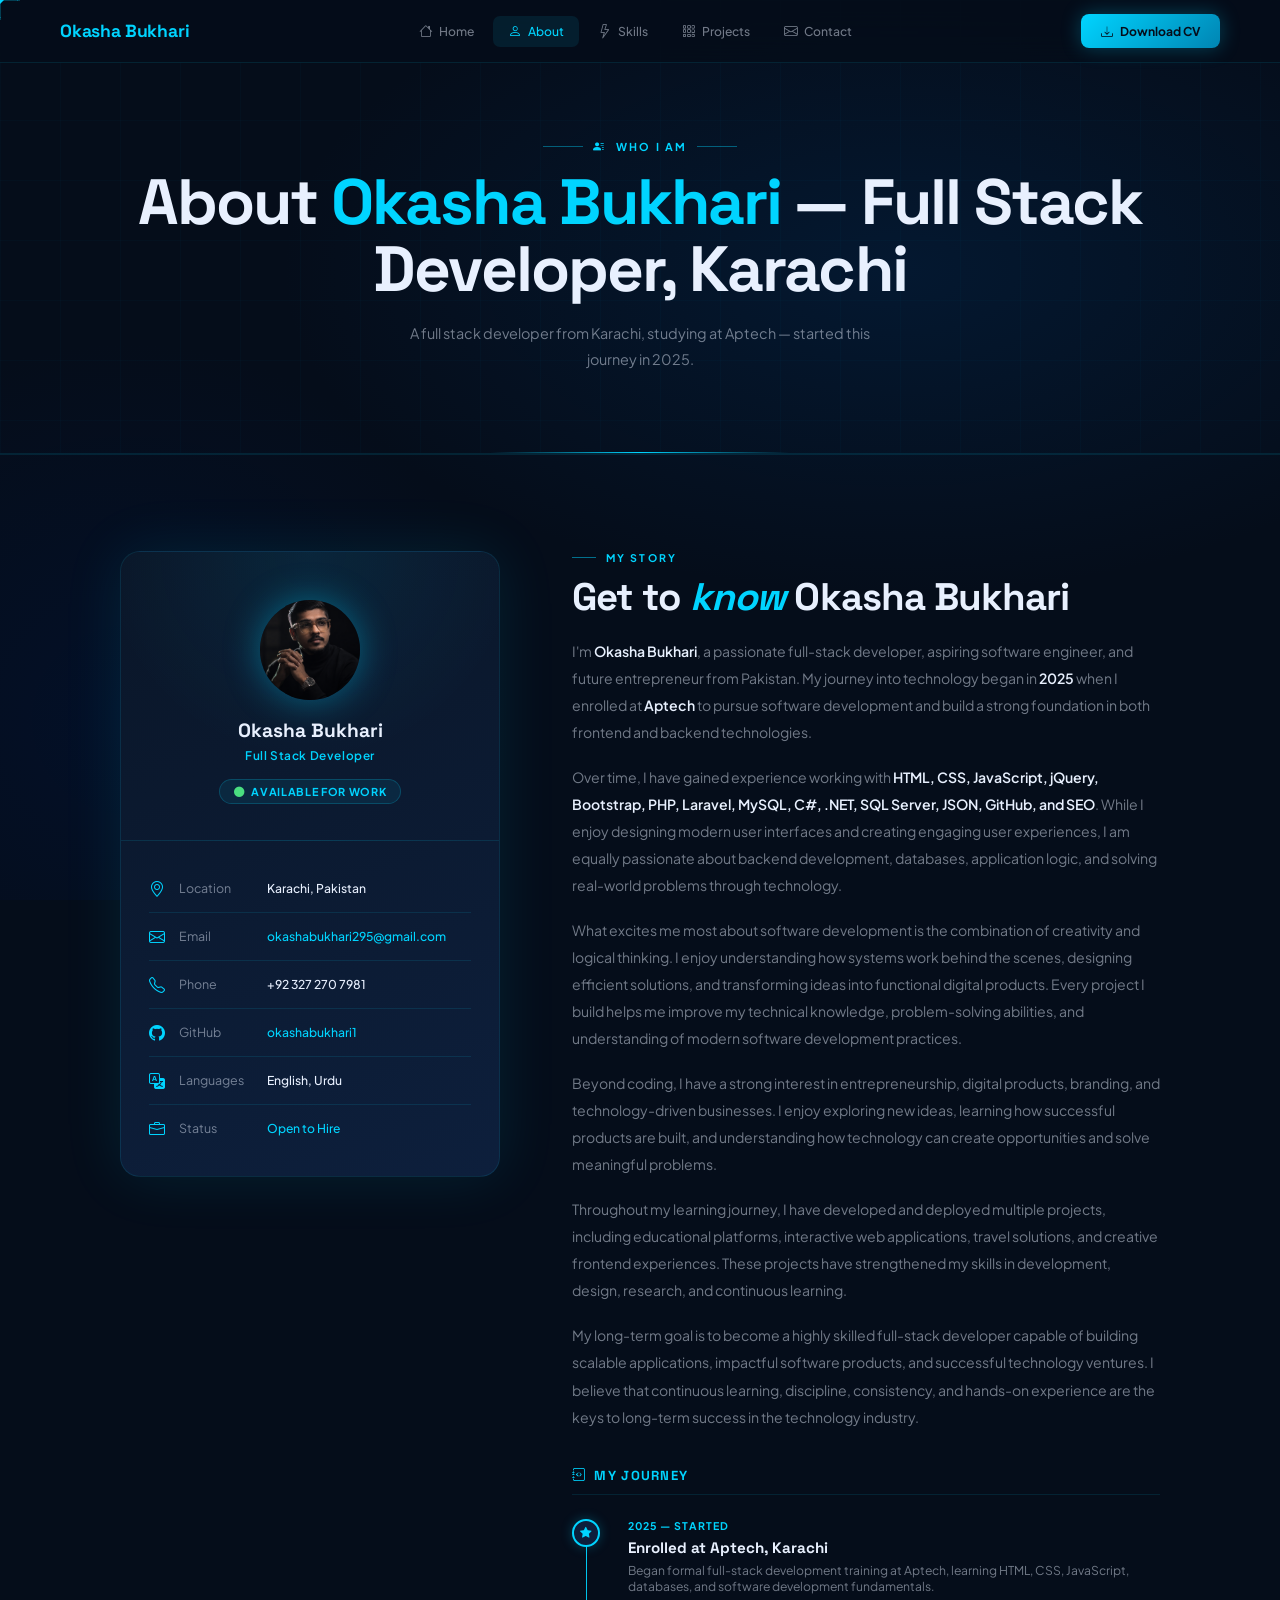
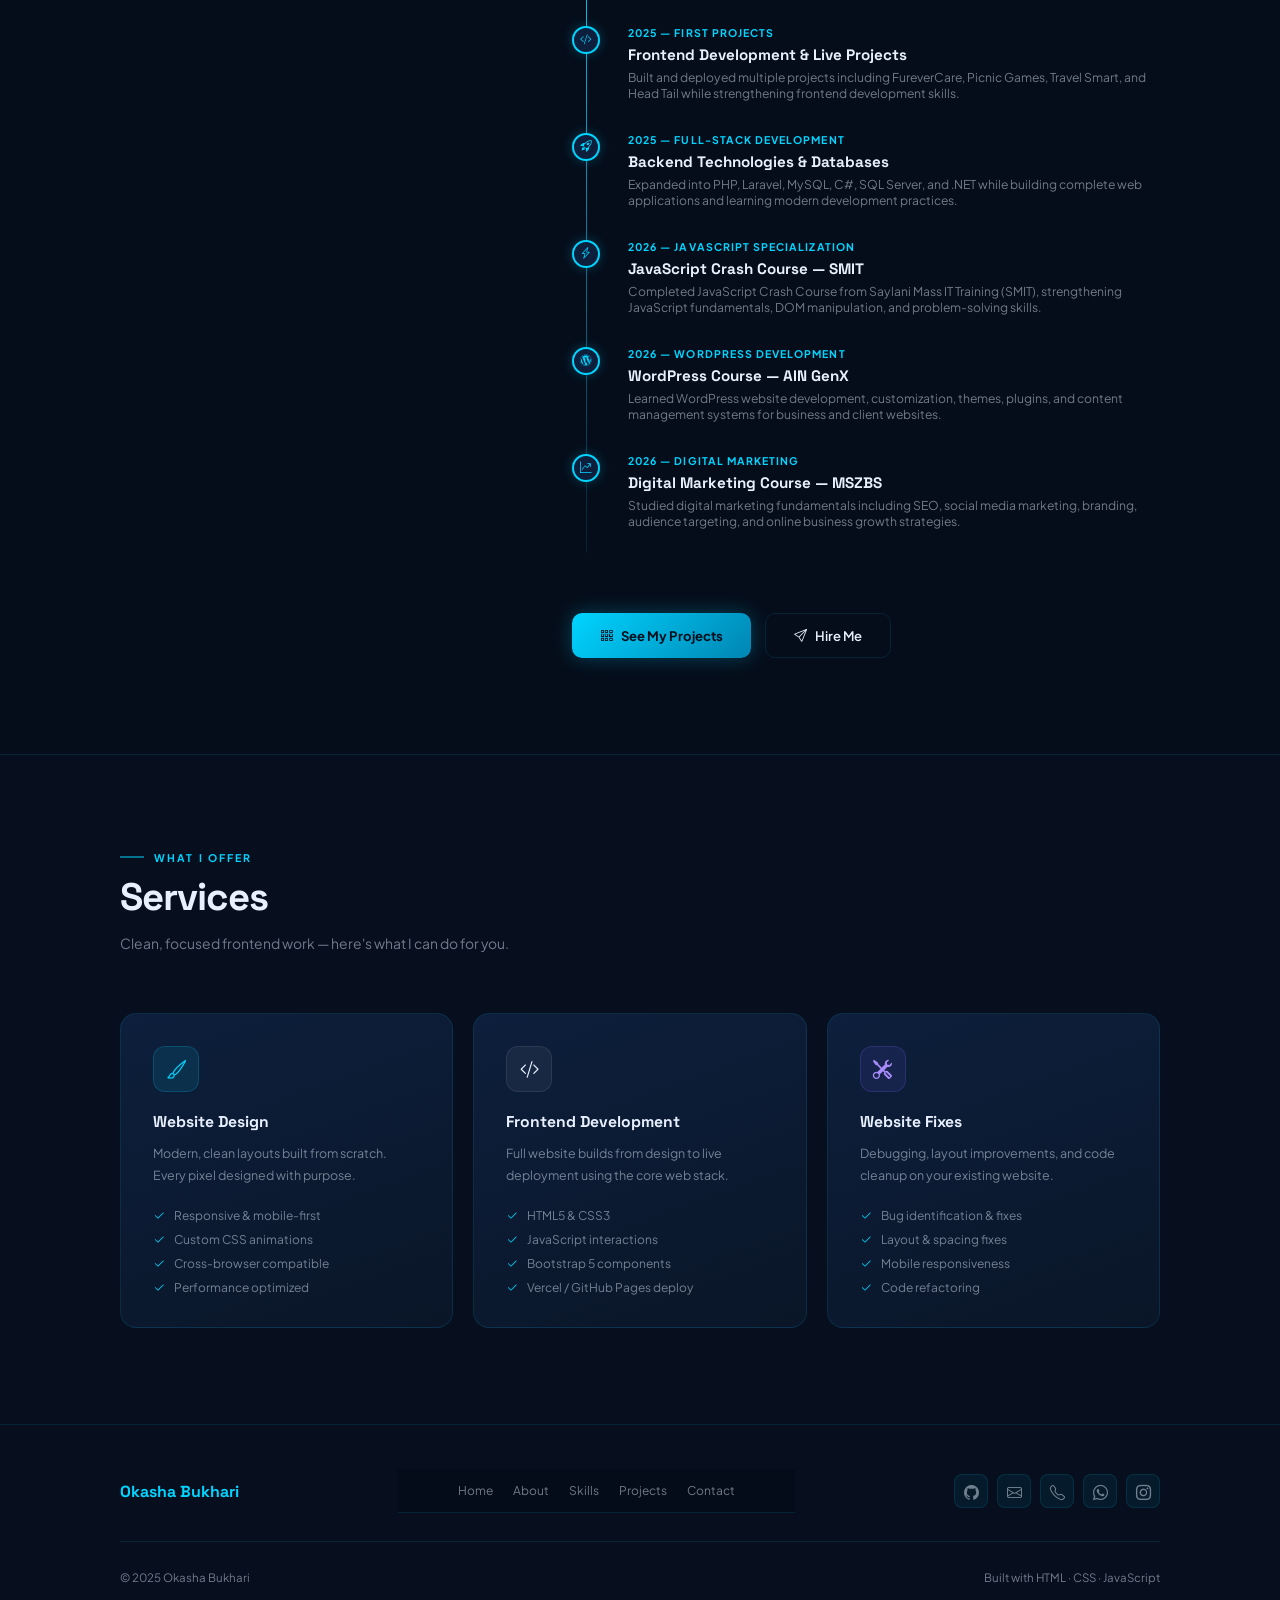
==== commit 7d3ace65: "Edit About" ====
--- a/about.html
+++ b/about.html
@@ -6,8 +6,10 @@
   <meta name="viewport" content="width=device-width, initial-scale=1.0">
   <title>About Okasha Bukhari — Full Stack Developer, Karachi | Aptech Student</title>
   <!-- ══ PRIMARY SEO ═══════════════════════════════════════════════ -->
-  <meta name="description" content="Learn about Okasha Bukhari — a full stack developer from Karachi studying at Aptech. Skilled in PHP, Laravel, MySQL, HTML, CSS, JavaScript and Bootstrap. Started 2025.">
-  <meta name="keywords" content="about Okasha Bukhari, PHP Laravel MySQL developer Karachi, Aptech student developer, full stack developer biography, hire web developer Pakistan">
+  <meta name="description"
+    content="Learn about Okasha Bukhari — a full stack developer from Karachi studying at Aptech. Skilled in PHP, Laravel, MySQL, HTML, CSS, JavaScript and Bootstrap. Started 2025.">
+  <meta name="keywords"
+    content="about Okasha Bukhari, PHP Laravel MySQL developer Karachi, Aptech student developer, full stack developer biography, hire web developer Pakistan">
   <meta name="author" content="Okasha Bukhari">
   <meta name="robots" content="index, follow, max-image-preview:large, max-snippet:-1">
   <link rel="canonical" href="https://okashabukhari1.github.io/about.html">
@@ -16,7 +18,8 @@
   <meta property="og:type" content="website">
   <meta property="og:site_name" content="Okasha Bukhari — Full Stack Developer">
   <meta property="og:title" content="About Okasha Bukhari — Full Stack Developer, Karachi | Aptech">
-  <meta property="og:description" content="Full stack developer from Karachi studying at Aptech. Started 2025. Learn about his journey, skills and services.">
+  <meta property="og:description"
+    content="Full stack developer from Karachi studying at Aptech. Started 2025. Learn about his journey, skills and services.">
   <meta property="og:image" content="https://okashabukhari1.github.io/Okasha.jpeg">
   <meta property="og:image:alt" content="Okasha Bukhari — Full Stack Developer from Karachi, Pakistan">
   <meta property="og:image:width" content="800">
@@ -27,7 +30,8 @@
   <!-- ══ TWITTER CARD ══════════════════════════════════════════════ -->
   <meta name="twitter:card" content="summary_large_image">
   <meta name="twitter:title" content="About Okasha Bukhari — Full Stack Developer, Karachi | Aptech">
-  <meta name="twitter:description" content="Full stack developer from Karachi studying at Aptech. Started 2025. Learn about his journey, skills and services.">
+  <meta name="twitter:description"
+    content="Full stack developer from Karachi studying at Aptech. Started 2025. Learn about his journey, skills and services.">
   <meta name="twitter:image" content="https://okashabukhari1.github.io/Okasha.jpeg">
   <meta name="twitter:image:alt" content="Okasha Bukhari — Full Stack Developer">
 
@@ -432,7 +436,8 @@
       <a href="contact.html"><i class="bi bi-envelope"></i> Contact</a>
     </div>
     <a href="Okasha-CV.pdf" download="Okasha CV" class="nav-cta"><i class="bi bi-download"></i> Download CV</a>
-    <button class="hamburger" id="hamburger" aria-label="Open navigation menu" aria-expanded="false"><span></span><span></span><span></span></button>
+    <button class="hamburger" id="hamburger" aria-label="Open navigation menu"
+      aria-expanded="false"><span></span><span></span><span></span></button>
   </nav>
   <div class="mob-menu" id="mobMenu">
     <a href="index.html"><i class="bi bi-house"></i> Home</a>
@@ -461,7 +466,8 @@
           <div class="acard">
             <div class="acard-top">
               <div class="acard-avatar">
-                <img src="Okasha.jpeg" alt="Okasha Bukhari — Full Stack Developer from Karachi, Pakistan" loading="eager" width="300" height="360">
+                <img src="Okasha.jpeg" alt="Okasha Bukhari — Full Stack Developer from Karachi, Pakistan"
+                  loading="eager" width="300" height="360">
               </div>
               <div class="acard-name">Okasha Bukhari</div>
               <div class="acard-role">Full Stack Developer</div>
@@ -476,8 +482,8 @@
               <div class="acard-row"><i class="bi bi-telephone"></i><span class="acard-key">Phone</span><span
                   class="acard-val">+92 327 270 7981</span></div>
               <div class="acard-row"><i class="bi bi-github"></i><span class="acard-key">GitHub</span><span
-                  class="acard-val"><a href="https://github.com/okashabukhari1"
-                    target="_blank" rel="noopener noreferrer">okashabukhari1</a></span></div>
+                  class="acard-val"><a href="https://github.com/okashabukhari1" target="_blank"
+                    rel="noopener noreferrer">okashabukhari1</a></span></div>
               <div class="acard-row"><i class="bi bi-translate"></i><span class="acard-key">Languages</span><span
                   class="acard-val">English, Urdu</span></div>
               <div class="acard-row"><i class="bi bi-briefcase"></i><span class="acard-key">Status</span><span
@@ -490,52 +496,109 @@
         <div class="about-text reveal rd1">
           <div class="sec-label">My Story</div>
           <h2>Get to <em>know</em> Okasha Bukhari</h2>
-          <p>I'm <strong>Okasha Bukhari</strong>, a passionate full-stack developer, aspiring software engineer, and future entrepreneur from Pakistan. My journey into technology began in <strong>2025</strong> when I enrolled at <strong>Aptech</strong> to pursue software development and build a strong foundation in both frontend and backend technologies.</p>
-
-          <p>Over time, I have gained experience working with <strong>HTML, CSS, JavaScript, jQuery, Bootstrap, PHP, Laravel, MySQL, C#, .NET, SQL Server, JSON, GitHub, and SEO</strong>. While I enjoy designing modern user interfaces and creating engaging user experiences, I am equally passionate about backend development, databases, application logic, and solving real-world problems through technology.</p>
-
-          <p>What excites me most about software development is the combination of creativity and logical thinking. I enjoy understanding how systems work behind the scenes, designing efficient solutions, and transforming ideas into functional digital products. Every project I build helps me improve my technical knowledge, problem-solving abilities, and understanding of modern software development practices.</p>
-
-          <p>Beyond coding, I have a strong interest in entrepreneurship, digital products, branding, and technology-driven businesses. I enjoy exploring new ideas, learning how successful products are built, and understanding how technology can create opportunities and solve meaningful problems.</p>
-
-          <p>Throughout my learning journey, I have developed and deployed multiple projects, including educational platforms, interactive web applications, travel solutions, and creative frontend experiences. These projects have strengthened my skills in development, design, research, and continuous learning.</p>
-
-          <p>My long-term goal is to become a highly skilled full-stack developer capable of building scalable applications, impactful software products, and successful technology ventures. I believe that continuous learning, discipline, consistency, and hands-on experience are the keys to long-term success in the technology industry.</p>
+          <p>I'm <strong>Okasha Bukhari</strong>, a passionate full-stack developer, aspiring software engineer, and
+            future entrepreneur from Pakistan. My journey into technology began in <strong>2025</strong> when I enrolled
+            at <strong>Aptech</strong> to pursue software development and build a strong foundation in both frontend and
+            backend technologies.</p>
+
+          <p>Over time, I have gained experience working with <strong>HTML, CSS, JavaScript, jQuery, Bootstrap, PHP,
+              Laravel, MySQL, C#, .NET, SQL Server, JSON, GitHub, and SEO</strong>. While I enjoy designing modern user
+            interfaces and creating engaging user experiences, I am equally passionate about backend development,
+            databases, application logic, and solving real-world problems through technology.</p>
+
+          <p>What excites me most about software development is the combination of creativity and logical thinking. I
+            enjoy understanding how systems work behind the scenes, designing efficient solutions, and transforming
+            ideas into functional digital products. Every project I build helps me improve my technical knowledge,
+            problem-solving abilities, and understanding of modern software development practices.</p>
+
+          <p>Beyond coding, I have a strong interest in entrepreneurship, digital products, branding, and
+            technology-driven businesses. I enjoy exploring new ideas, learning how successful products are built, and
+            understanding how technology can create opportunities and solve meaningful problems.</p>
+
+          <p>Throughout my learning journey, I have developed and deployed multiple projects, including educational
+            platforms, interactive web applications, travel solutions, and creative frontend experiences. These projects
+            have strengthened my skills in development, design, research, and continuous learning.</p>
+
+          <p>My long-term goal is to become a highly skilled full-stack developer capable of building scalable
+            applications, impactful software products, and successful technology ventures. I believe that continuous
+            learning, discipline, consistency, and hands-on experience are the keys to long-term success in the
+            technology industry.</p>
 
           <div class="timeline-title"><i class="bi bi-journal-code"></i> My Journey</div>
           <div class="timeline">
+
             <div class="tl-item reveal">
               <div class="tl-dot"><i class="bi bi-star-fill"></i></div>
               <div class="tl-body">
                 <div class="tl-year">2025 — Started</div>
                 <div class="tl-head">Enrolled at Aptech, Karachi</div>
-                <div class="tl-sub">Began formal full stack development training at Aptech — HTML, CSS, JavaScript and more.</div>
-              </div>
-            </div>
+                <div class="tl-sub">
+                  Began formal full-stack development training at Aptech, learning HTML, CSS, JavaScript, databases, and
+                  software development fundamentals.
+                </div>
+              </div>
+            </div>
+
             <div class="tl-item reveal rd1">
               <div class="tl-dot"><i class="bi bi-code-slash"></i></div>
               <div class="tl-body">
                 <div class="tl-year">2025 — First Projects</div>
-                <div class="tl-head">HTML, CSS &amp; Bootstrap Live</div>
-                <div class="tl-sub">Built and deployed FureverCare — a full Bootstrap 5 project live on Vercel.</div>
-              </div>
-            </div>
+                <div class="tl-head">Frontend Development & Live Projects</div>
+                <div class="tl-sub">
+                  Built and deployed multiple projects including FureverCare, Picnic Games, Travel Smart, and Head Tail
+                  while strengthening frontend development skills.
+                </div>
+              </div>
+            </div>
+
             <div class="tl-item reveal rd2">
+              <div class="tl-dot"><i class="bi bi-rocket-takeoff"></i></div>
+              <div class="tl-body">
+                <div class="tl-year">2025 — Full-Stack Development</div>
+                <div class="tl-head">Backend Technologies & Databases</div>
+                <div class="tl-sub">
+                  Expanded into PHP, Laravel, MySQL, C#, SQL Server, and .NET while building complete web applications
+                  and learning modern development practices.
+                </div>
+              </div>
+            </div>
+
+            <div class="tl-item reveal rd3">
               <div class="tl-dot"><i class="bi bi-lightning-charge"></i></div>
               <div class="tl-body">
-                <div class="tl-year">2025 — Building More</div>
-                <div class="tl-head">JavaScript Projects Shipped</div>
-                <div class="tl-sub">Launched Picnic Games, Travel Smart and Head Tail — interactive JS apps with animations and gameplay.</div>
-              </div>
-            </div>
-            <div class="tl-item reveal rd3">
-              <div class="tl-dot"><i class="bi bi-rocket-takeoff"></i></div>
+                <div class="tl-year">2026 — JavaScript Specialization</div>
+                <div class="tl-head">JavaScript Crash Course — SMIT</div>
+                <div class="tl-sub">
+                  Completed JavaScript Crash Course from Saylani Mass IT Training (SMIT), strengthening JavaScript
+                  fundamentals, DOM manipulation, and problem-solving skills.
+                </div>
+              </div>
+            </div>
+
+            <div class="tl-item reveal rd4">
+              <div class="tl-dot"><i class="bi bi-wordpress"></i></div>
               <div class="tl-body">
-                <div class="tl-year">2025 — Going Full Stack</div>
-                <div class="tl-head">Backend Development at Aptech</div>
-                <div class="tl-sub">Going deeper into PHP, Laravel and MySQL. Building full MVC apps and REST APIs. Actively looking for first professional role.</div>
-              </div>
-            </div>
+                <div class="tl-year">2026 — WordPress Development</div>
+                <div class="tl-head">WordPress Course — AIN GenX</div>
+                <div class="tl-sub">
+                  Learned WordPress website development, customization, themes, plugins, and content management systems
+                  for business and client websites.
+                </div>
+              </div>
+            </div>
+
+            <div class="tl-item reveal rd5">
+              <div class="tl-dot"><i class="bi bi-graph-up-arrow"></i></div>
+              <div class="tl-body">
+                <div class="tl-year">2026 — Digital Marketing</div>
+                <div class="tl-head">Digital Marketing Course — MSZBS</div>
+                <div class="tl-sub">
+                  Studied digital marketing fundamentals including SEO, social media marketing, branding, audience
+                  targeting, and online business growth strategies.
+                </div>
+              </div>
+            </div>
+
           </div>
 
           <div style="display:flex;gap:14px;flex-wrap:wrap">
@@ -607,11 +670,15 @@
             href="projects.html">Projects</a><a href="contact.html">Contact</a>
         </nav>
         <div class="footer-social">
-          <a href="https://github.com/okashabukhari1" target="_blank" rel="noopener noreferrer" class="fsoc" aria-label="Okasha Bukhari on GitHub"><i class="bi bi-github"></i></a>
-          <a href="mailto:okashabukhari295@gmail.com" class="fsoc" aria-label="Email Okasha Bukhari"><i class="bi bi-envelope"></i></a>
+          <a href="https://github.com/okashabukhari1" target="_blank" rel="noopener noreferrer" class="fsoc"
+            aria-label="Okasha Bukhari on GitHub"><i class="bi bi-github"></i></a>
+          <a href="mailto:okashabukhari295@gmail.com" class="fsoc" aria-label="Email Okasha Bukhari"><i
+              class="bi bi-envelope"></i></a>
           <a href="tel:+923272707981" class="fsoc" aria-label="Call Okasha Bukhari"><i class="bi bi-telephone"></i></a>
-          <a href="https://wa.me/923272707981" target="_blank" rel="noopener noreferrer" class="fsoc" aria-label="WhatsApp Okasha Bukhari"><i class="bi bi-whatsapp"></i></a>
-          <a href="https://www.instagram.com/okasha_bukhari1/" target="_blank" rel="noopener noreferrer" class="fsoc" aria-label="Okasha Bukhari on Instagram"><i class="bi bi-instagram"></i></a>
+          <a href="https://wa.me/923272707981" target="_blank" rel="noopener noreferrer" class="fsoc"
+            aria-label="WhatsApp Okasha Bukhari"><i class="bi bi-whatsapp"></i></a>
+          <a href="https://www.instagram.com/okasha_bukhari1/" target="_blank" rel="noopener noreferrer" class="fsoc"
+            aria-label="Okasha Bukhari on Instagram"><i class="bi bi-instagram"></i></a>
         </div>
       </div>
       <div class="footer-copy"><span>© 2025 Okasha Bukhari</span><span>Built with HTML · CSS · JavaScript</span></div>
--- a/shared.css
+++ b/shared.css
@@ -252,6 +252,12 @@
   border-color:rgba(0,212,255,.3);
   transform:translateY(-4px);
   box-shadow:0 20px 60px rgba(0,0,0,.3), 0 0 40px rgba(0,212,255,.06);
+}
+.card:focus {
+  outline:2px solid var(--cyan);
+  outline-offset:2px;
+  border-color:rgba(0,212,255,.3);
+  transform:translateY(-4px);
 }
 .card::after {
   content:''; position:absolute; bottom:0; left:0; right:0; height:2px;
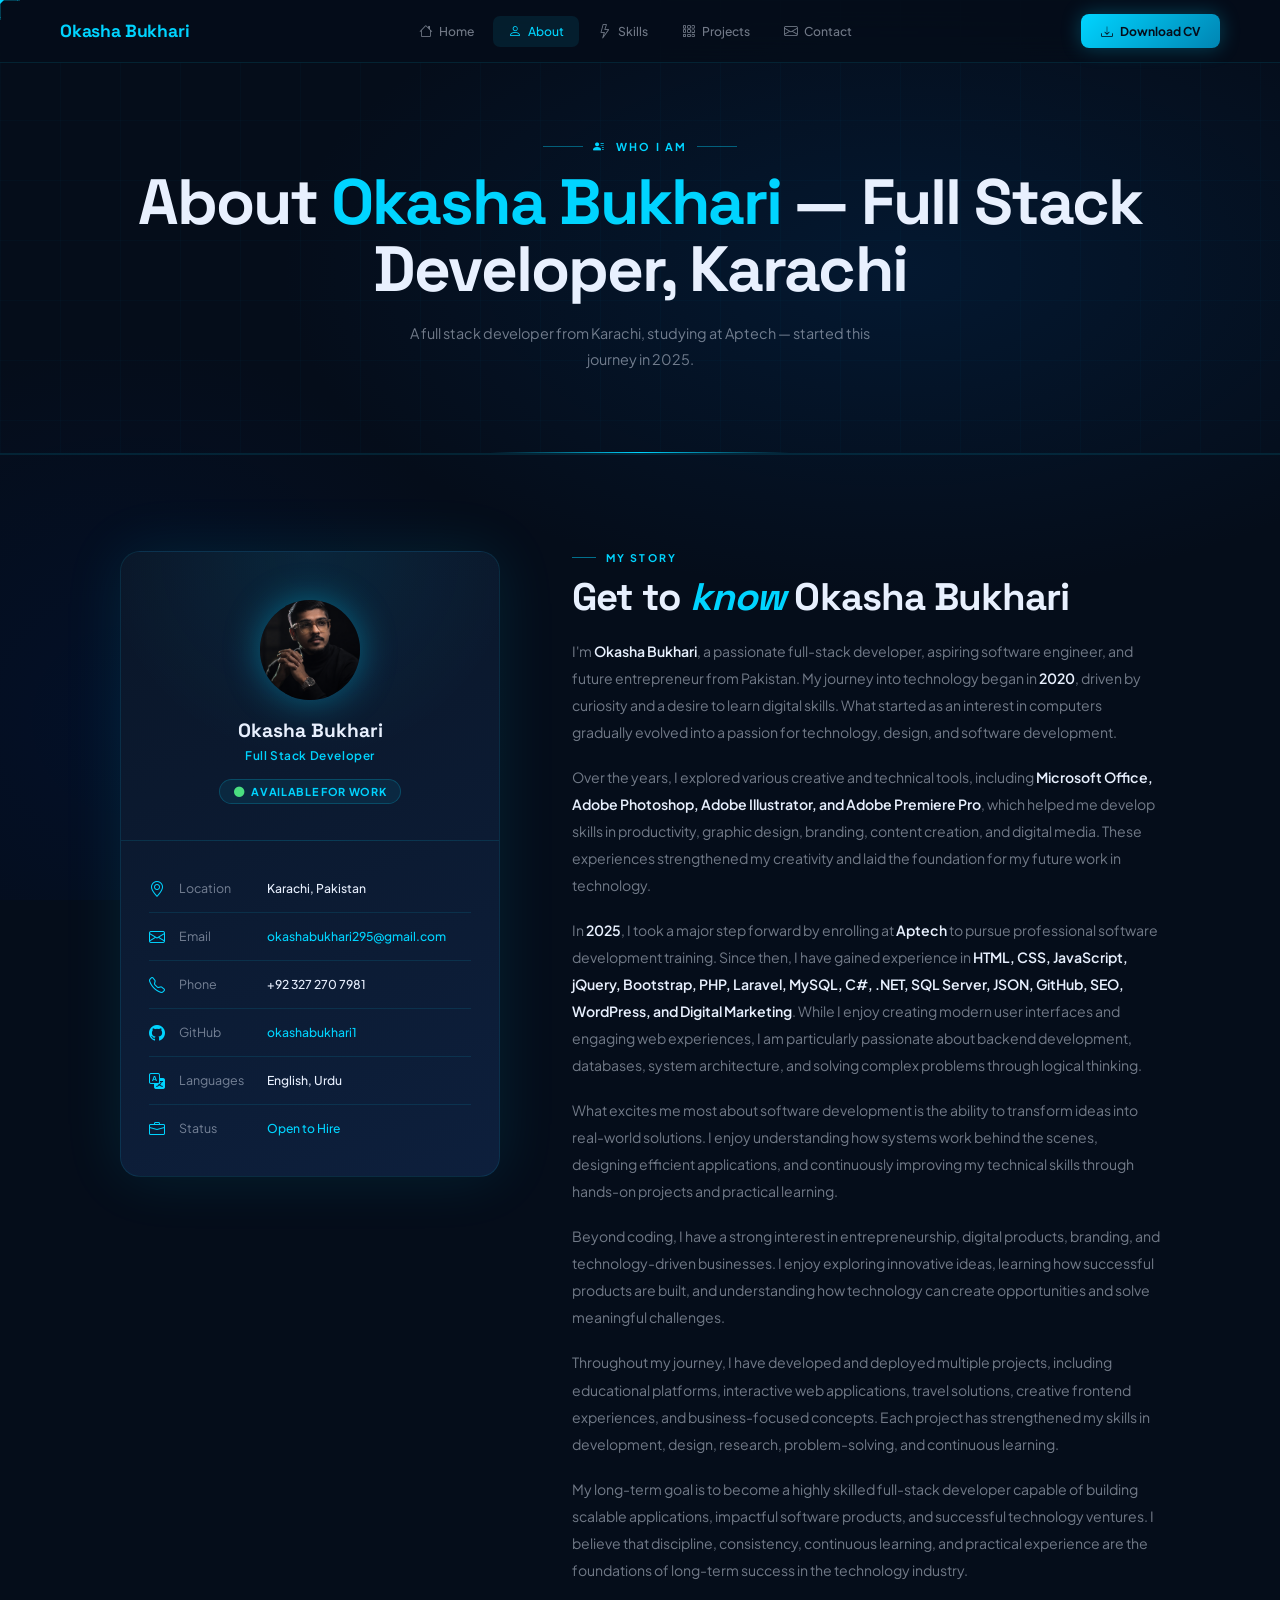
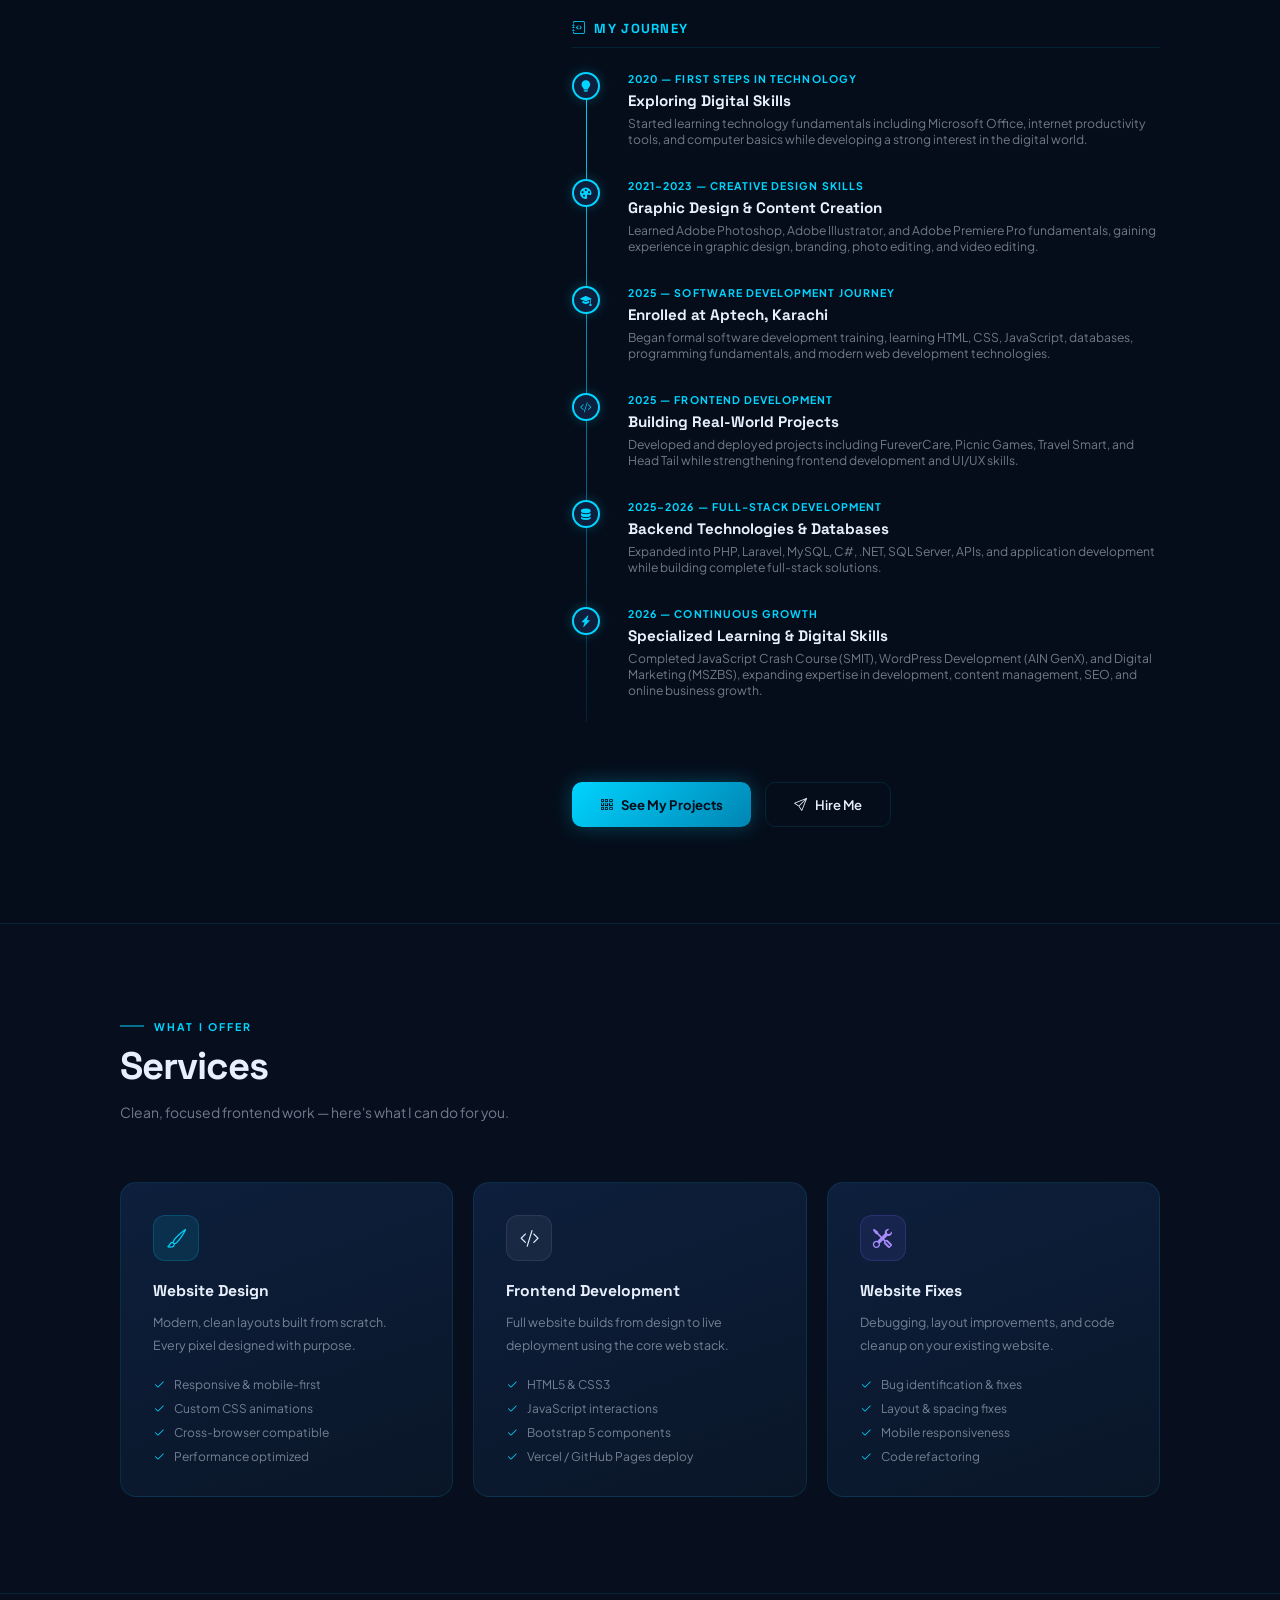
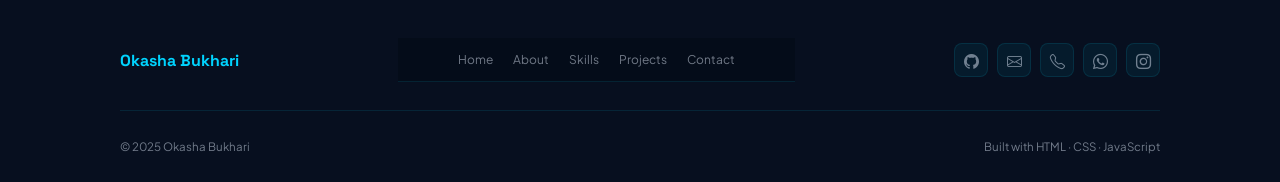
==== commit e39814d7: "Edit About" ====
--- a/about.html
+++ b/about.html
@@ -496,105 +496,127 @@
         <div class="about-text reveal rd1">
           <div class="sec-label">My Story</div>
           <h2>Get to <em>know</em> Okasha Bukhari</h2>
-          <p>I'm <strong>Okasha Bukhari</strong>, a passionate full-stack developer, aspiring software engineer, and
-            future entrepreneur from Pakistan. My journey into technology began in <strong>2025</strong> when I enrolled
-            at <strong>Aptech</strong> to pursue software development and build a strong foundation in both frontend and
-            backend technologies.</p>
-
-          <p>Over time, I have gained experience working with <strong>HTML, CSS, JavaScript, jQuery, Bootstrap, PHP,
-              Laravel, MySQL, C#, .NET, SQL Server, JSON, GitHub, and SEO</strong>. While I enjoy designing modern user
-            interfaces and creating engaging user experiences, I am equally passionate about backend development,
-            databases, application logic, and solving real-world problems through technology.</p>
-
-          <p>What excites me most about software development is the combination of creativity and logical thinking. I
-            enjoy understanding how systems work behind the scenes, designing efficient solutions, and transforming
-            ideas into functional digital products. Every project I build helps me improve my technical knowledge,
-            problem-solving abilities, and understanding of modern software development practices.</p>
-
-          <p>Beyond coding, I have a strong interest in entrepreneurship, digital products, branding, and
-            technology-driven businesses. I enjoy exploring new ideas, learning how successful products are built, and
-            understanding how technology can create opportunities and solve meaningful problems.</p>
-
-          <p>Throughout my learning journey, I have developed and deployed multiple projects, including educational
-            platforms, interactive web applications, travel solutions, and creative frontend experiences. These projects
-            have strengthened my skills in development, design, research, and continuous learning.</p>
-
-          <p>My long-term goal is to become a highly skilled full-stack developer capable of building scalable
-            applications, impactful software products, and successful technology ventures. I believe that continuous
-            learning, discipline, consistency, and hands-on experience are the keys to long-term success in the
-            technology industry.</p>
+
+          <p>
+            I'm <strong>Okasha Bukhari</strong>, a passionate full-stack developer, aspiring software engineer, and
+            future entrepreneur from Pakistan. My journey into technology began in <strong>2020</strong>, driven by
+            curiosity and a desire to learn digital skills. What started as an interest in computers gradually evolved
+            into a passion for technology, design, and software development.
+          </p>
+
+          <p>
+            Over the years, I explored various creative and technical tools, including <strong>Microsoft Office, Adobe
+              Photoshop, Adobe Illustrator, and Adobe Premiere Pro</strong>, which helped me develop skills in
+            productivity, graphic design, branding, content creation, and digital media. These experiences strengthened
+            my creativity and laid the foundation for my future work in technology.
+          </p>
+
+          <p>
+            In <strong>2025</strong>, I took a major step forward by enrolling at <strong>Aptech</strong> to pursue
+            professional software development training. Since then, I have gained experience in <strong>HTML, CSS,
+              JavaScript, jQuery, Bootstrap, PHP, Laravel, MySQL, C#, .NET, SQL Server, JSON, GitHub, SEO, WordPress,
+              and Digital Marketing</strong>. While I enjoy creating modern user interfaces and engaging web
+            experiences, I am particularly passionate about backend development, databases, system architecture, and
+            solving complex problems through logical thinking.
+          </p>
+
+          <p>
+            What excites me most about software development is the ability to transform ideas into real-world solutions.
+            I enjoy understanding how systems work behind the scenes, designing efficient applications, and continuously
+            improving my technical skills through hands-on projects and practical learning.
+          </p>
+
+          <p>
+            Beyond coding, I have a strong interest in entrepreneurship, digital products, branding, and
+            technology-driven businesses. I enjoy exploring innovative ideas, learning how successful products are
+            built, and understanding how technology can create opportunities and solve meaningful challenges.
+          </p>
+
+          <p>
+            Throughout my journey, I have developed and deployed multiple projects, including educational platforms,
+            interactive web applications, travel solutions, creative frontend experiences, and business-focused
+            concepts. Each project has strengthened my skills in development, design, research, problem-solving, and
+            continuous learning.
+          </p>
+
+          <p>
+            My long-term goal is to become a highly skilled full-stack developer capable of building scalable
+            applications, impactful software products, and successful technology ventures. I believe that discipline,
+            consistency, continuous learning, and practical experience are the foundations of long-term success in the
+            technology industry.
+          </p>
 
           <div class="timeline-title"><i class="bi bi-journal-code"></i> My Journey</div>
           <div class="timeline">
 
             <div class="tl-item reveal">
-              <div class="tl-dot"><i class="bi bi-star-fill"></i></div>
+              <div class="tl-dot"><i class="bi bi-lightbulb-fill"></i></div>
               <div class="tl-body">
-                <div class="tl-year">2025 — Started</div>
-                <div class="tl-head">Enrolled at Aptech, Karachi</div>
+                <div class="tl-year">2020 — First Steps in Technology</div>
+                <div class="tl-head">Exploring Digital Skills</div>
                 <div class="tl-sub">
-                  Began formal full-stack development training at Aptech, learning HTML, CSS, JavaScript, databases, and
-                  software development fundamentals.
+                  Started learning technology fundamentals including Microsoft Office, internet productivity tools, and
+                  computer basics while developing a strong interest in the digital world.
                 </div>
               </div>
             </div>
 
             <div class="tl-item reveal rd1">
-              <div class="tl-dot"><i class="bi bi-code-slash"></i></div>
+              <div class="tl-dot"><i class="bi bi-palette-fill"></i></div>
               <div class="tl-body">
-                <div class="tl-year">2025 — First Projects</div>
-                <div class="tl-head">Frontend Development & Live Projects</div>
+                <div class="tl-year">2021–2023 — Creative Design Skills</div>
+                <div class="tl-head">Graphic Design & Content Creation</div>
                 <div class="tl-sub">
-                  Built and deployed multiple projects including FureverCare, Picnic Games, Travel Smart, and Head Tail
-                  while strengthening frontend development skills.
+                  Learned Adobe Photoshop, Adobe Illustrator, and Adobe Premiere Pro fundamentals, gaining experience in
+                  graphic design, branding, photo editing, and video editing.
                 </div>
               </div>
             </div>
 
             <div class="tl-item reveal rd2">
-              <div class="tl-dot"><i class="bi bi-rocket-takeoff"></i></div>
+              <div class="tl-dot"><i class="bi bi-mortarboard-fill"></i></div>
               <div class="tl-body">
-                <div class="tl-year">2025 — Full-Stack Development</div>
-                <div class="tl-head">Backend Technologies & Databases</div>
+                <div class="tl-year">2025 — Software Development Journey</div>
+                <div class="tl-head">Enrolled at Aptech, Karachi</div>
                 <div class="tl-sub">
-                  Expanded into PHP, Laravel, MySQL, C#, SQL Server, and .NET while building complete web applications
-                  and learning modern development practices.
+                  Began formal software development training, learning HTML, CSS, JavaScript, databases, programming
+                  fundamentals, and modern web development technologies.
                 </div>
               </div>
             </div>
 
             <div class="tl-item reveal rd3">
-              <div class="tl-dot"><i class="bi bi-lightning-charge"></i></div>
+              <div class="tl-dot"><i class="bi bi-code-slash"></i></div>
               <div class="tl-body">
-                <div class="tl-year">2026 — JavaScript Specialization</div>
-                <div class="tl-head">JavaScript Crash Course — SMIT</div>
+                <div class="tl-year">2025 — Frontend Development</div>
+                <div class="tl-head">Building Real-World Projects</div>
                 <div class="tl-sub">
-                  Completed JavaScript Crash Course from Saylani Mass IT Training (SMIT), strengthening JavaScript
-                  fundamentals, DOM manipulation, and problem-solving skills.
+                  Developed and deployed projects including FureverCare, Picnic Games, Travel Smart, and Head Tail while
+                  strengthening frontend development and UI/UX skills.
                 </div>
               </div>
             </div>
 
             <div class="tl-item reveal rd4">
-              <div class="tl-dot"><i class="bi bi-wordpress"></i></div>
+              <div class="tl-dot"><i class="bi bi-server"></i></div>
               <div class="tl-body">
-                <div class="tl-year">2026 — WordPress Development</div>
-                <div class="tl-head">WordPress Course — AIN GenX</div>
+                <div class="tl-year">2025–2026 — Full-Stack Development</div>
+                <div class="tl-head">Backend Technologies & Databases</div>
                 <div class="tl-sub">
-                  Learned WordPress website development, customization, themes, plugins, and content management systems
-                  for business and client websites.
+                  Expanded into PHP, Laravel, MySQL, C#, .NET, SQL Server, APIs, and application development while
+                  building complete full-stack solutions.
                 </div>
               </div>
             </div>
 
             <div class="tl-item reveal rd5">
-              <div class="tl-dot"><i class="bi bi-graph-up-arrow"></i></div>
+              <div class="tl-dot"><i class="bi bi-lightning-charge-fill"></i></div>
               <div class="tl-body">
-                <div class="tl-year">2026 — Digital Marketing</div>
-                <div class="tl-head">Digital Marketing Course — MSZBS</div>
+                <div class="tl-year">2026 — Continuous Growth</div>
+                <div class="tl-head">Specialized Learning & Digital Skills</div>
                 <div class="tl-sub">
-                  Studied digital marketing fundamentals including SEO, social media marketing, branding, audience
-                  targeting, and online business growth strategies.
+                  Completed JavaScript Crash Course (SMIT), WordPress Development (AIN GenX), and Digital Marketing
+                  (MSZBS), expanding expertise in development, content management, SEO, and online business growth.
                 </div>
               </div>
             </div>
